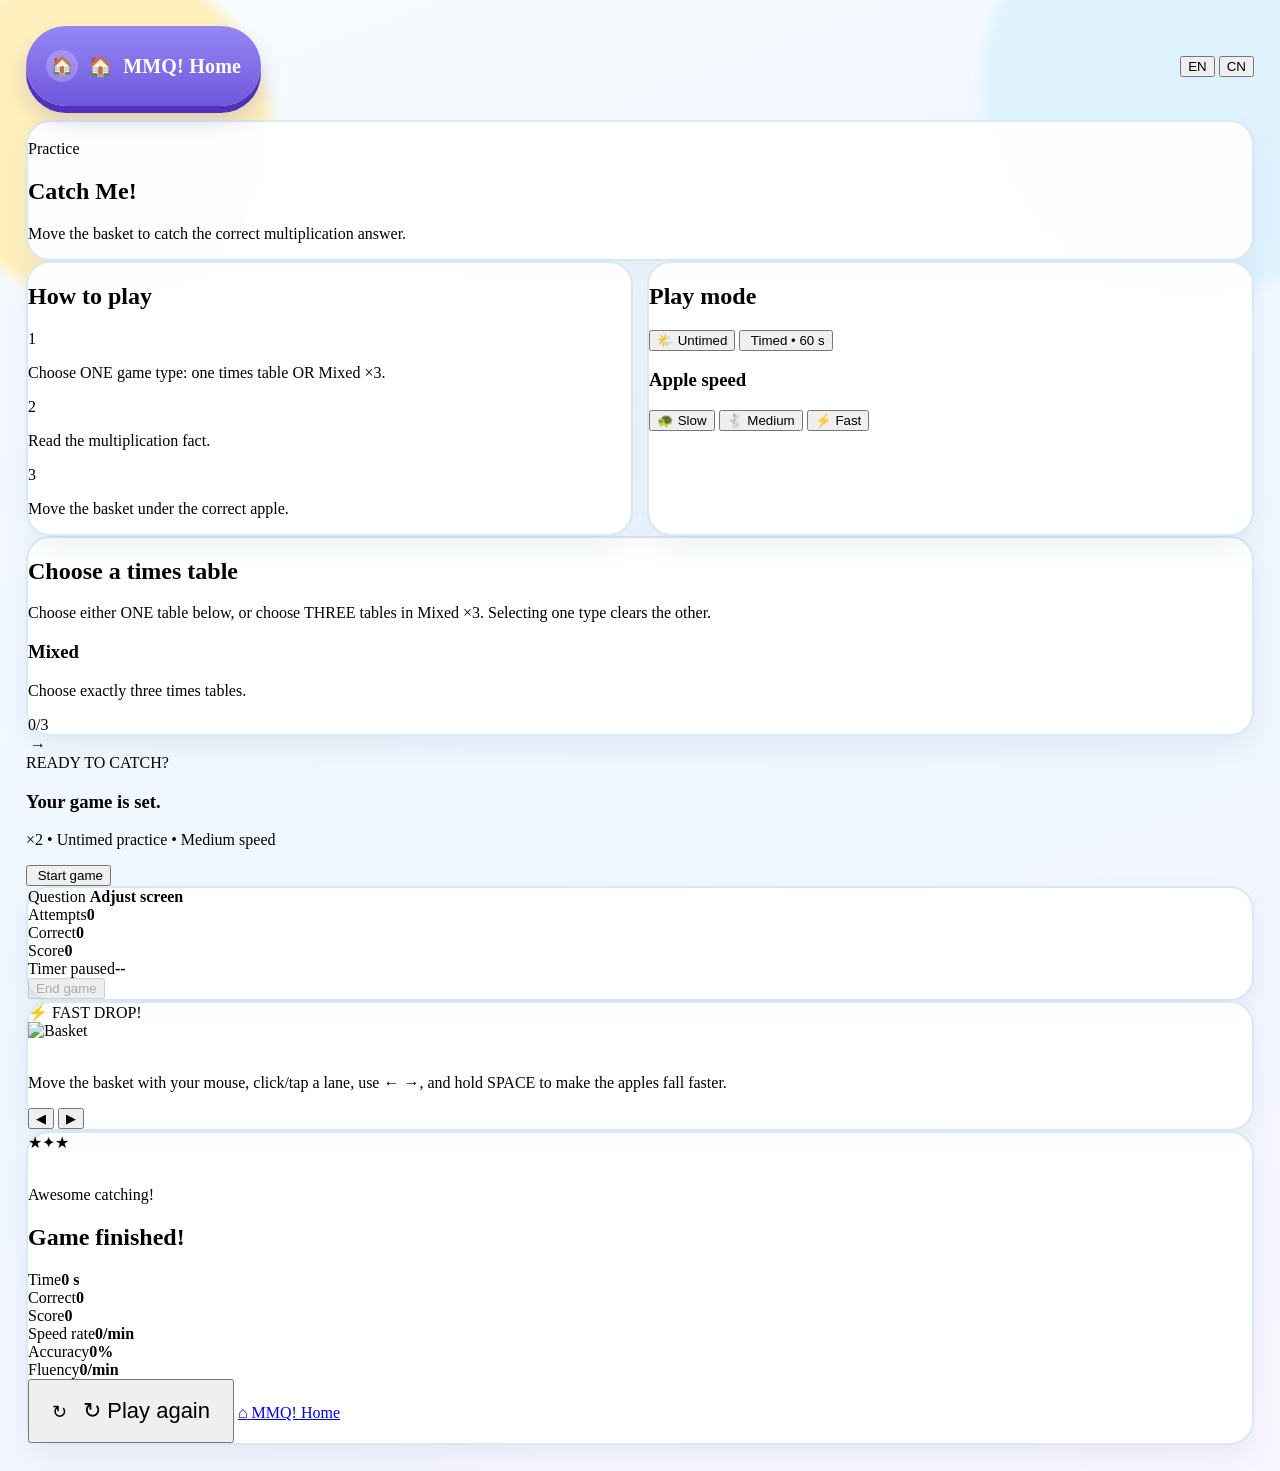
==== index.html @ 21cd27a6 "Add files via upload" ====
<!doctype html>
<html lang="en-GB">
<head>
<meta charset="utf-8">
<meta name="viewport" content="width=device-width,initial-scale=1">
<title>MMQ! • Catch Me!</title>
<link rel="stylesheet" href="../../shared/mmq-shell.css">
<link rel="stylesheet" href="style.css">
</head>
<body>
<main class="app-shell">
  <div class="mmq-topnav">
    <a id="homeLink" class="mmq-home" href="../../START_HERE_EN_GB.html"><span class="home-icon" aria-hidden="true">🏠</span> <span data-i18n="home">MMQ! Home</span></a>
    <div class="lang-row">
      <button id="langEn" class="mmq-mini-btn lang-btn" type="button" title="English">EN</button>
      <button id="langZh" class="mmq-mini-btn lang-btn" type="button" title="Chinese">CN</button>
    </div>
  </div>

  <section id="menuScreen" class="screen active">
    <header class="hero mmq-card">
      <img class="hero-mascot" src="assets/apple_mascot.png" alt="" aria-hidden="true">
      <div>
        <span id="slotPill" class="mmq-pill">Practice</span>
        <h1>Catch Me!</h1>
        <p data-i18n="subtitle">Move the basket to catch the correct multiplication answer.</p>
      </div>
    </header>

    <div class="setup-grid">
      <section class="setup-card mmq-card">
        <h2 data-i18n="how">How to play</h2>
        <div class="steps">
          <div><span>1</span><p data-i18n="step1">Choose ONE game type: one times table OR Mixed ×3.</p></div>
          <div><span>2</span><p data-i18n="step2">Read the multiplication fact.</p></div>
          <div><span>3</span><p data-i18n="step3">Move the basket under the correct apple.</p></div>
        </div>
      </section>

      <section class="setup-card mmq-card">
        <h2 data-i18n="playMode">Play mode</h2>
        <div class="choice-row">
          <button class="choice-chip" data-time="untimed" type="button"><span aria-hidden="true">🌤️</span> <span data-i18n="untimed">Untimed</span></button>
          <button class="choice-chip" data-time="timed" type="button"><img class="chip-icon" src="assets/timer.png" alt=""> <span data-i18n="timed">Timed • 60 s</span></button>
        </div>
        <p id="timeNote" class="note"></p>
        <h3 data-i18n="fallSpeed">Apple speed</h3>
        <div class="choice-row">
          <button class="choice-chip speed-chip" data-speed="slow" type="button">🐢 <span data-i18n="slow">Slow</span></button>
          <button class="choice-chip speed-chip" data-speed="medium" type="button">🐇 <span data-i18n="medium">Medium</span></button>
          <button class="choice-chip speed-chip" data-speed="fast" type="button">⚡ <span data-i18n="fast">Fast</span></button>
        </div>
      </section>
    </div>

    <section class="table-card mmq-card">
      <h2 data-i18n="chooseTable">Choose a times table</h2>
      <p class="selection-hint" data-i18n="selectionHint">Choose either ONE table below, or choose THREE tables in Mixed ×3. Selecting one type clears the other.</p>
      <div id="tableButtons" class="table-grid"></div>

      <div id="mixedBox" class="mixed-box">
        <div class="mixed-head">
          <div>
            <h3 data-i18n="mixed">Mixed ×3</h3>
            <p data-i18n="mixedHelp">Choose exactly three times tables.</p>
          </div>
          <span id="mixedCount" class="mixed-count">0/3</span>
        </div>
        <div id="mixedButtons" class="table-grid mini"></div>
        <div id="mixedStatus" class="mode-note" aria-live="polite"></div>
      </div>
    </section>

    <div class="launch-panel">
      <div class="launch-art" aria-hidden="true">
        <img src="assets/apple_mascot.png" alt="">
        <span class="launch-arrow">→</span>
        <img src="assets/basket_mascot.png" alt="">
      </div>
      <div class="launch-copy">
        <span class="launch-kicker" data-i18n="readyKicker">READY TO CATCH?</span>
        <h3 data-i18n="readyTitle">Your game is set.</h3>
        <p id="selectionSummary">×2 • Untimed practice • Medium speed</p>
      </div>
      <button id="setupStartBtn" class="setup-start-btn" type="button">
        <span class="start-shine" aria-hidden="true"></span>
        <img src="assets/finish.png" alt="">
        <span data-i18n="start">START</span>
      </button>
    </div>
  </section>

  <section id="gameScreen" class="screen">
    <div class="game-hud mmq-card">
      <div class="question-wrap">
        <span id="questionLabel" data-i18n="question">Question</span>
        <strong id="questionText">Adjust screen</strong>
      </div>

      <div class="stats">
        <div class="hud-card hud-mini"><img src="assets/attempts.png" alt=""><span data-i18n="attempts">Attempts</span><strong id="attempts">0</strong></div>
        <div class="hud-card hud-mini"><img src="assets/correct.png" alt=""><span data-i18n="correct">Correct</span><strong id="correct">0</strong></div>
        <div class="hud-card hud-feature hud-score"><img src="assets/reward_star.png" alt=""><span data-i18n="score">Score</span><strong id="score">0</strong></div>
        <div class="hud-card hud-feature hud-time"><img src="assets/timer.png" alt=""><span id="timeLabel">Timer paused</span><strong id="timer">--</strong></div>
      </div>

      <button id="endBtn" class="end-btn" type="button" disabled><img src="assets/finish.png" alt=""><span data-i18n="end">End game</span></button>
    </div>

    <div id="progressTrack" class="progress-track"><div id="progressBar"></div></div>

    <section class="play-card mmq-card">
      <div id="feedback" class="feedback" role="status" aria-live="polite"></div>

      <div id="catchField" class="catch-field" aria-label="Catch Me game area">
        <div class="lane lane-0" data-lane="0"></div>
        <div class="lane lane-1" data-lane="1"></div>
        <div class="lane lane-2" data-lane="2"></div>
        <div class="catch-line" aria-hidden="true"></div>
        <div id="speedBoostBadge" class="speed-boost-badge" aria-live="polite">⚡ <span data-i18n="fastDrop">FAST DROP!</span></div>
        <img id="basket" class="basket lane-pos-1" src="assets/basket_mascot.png" alt="Basket">
        <div id="feedbackOverlay" class="feedback-overlay hidden">
          <img id="feedbackImage" src="assets/correct.png" alt="">
          <strong id="feedbackText"></strong>
        </div>
      </div>

      <p class="touch-help" data-i18n="touchHelp">Move the basket with your mouse, click/tap a lane, use ← →, and hold SPACE to make the apples fall faster.</p>
      <div class="touch-controls" aria-label="Touch controls">
        <button id="leftBtn" type="button" aria-label="Move left">◀</button>
        <button id="rightBtn" type="button" aria-label="Move right">▶</button>
      </div>
    </section>
  </section>

  <section id="resultScreen" class="screen result-screen mmq-card">
    <div class="result-burst" aria-hidden="true">
      <span>★</span><span>✦</span><span>★</span>
    </div>
    <img id="resultMascot" class="result-mascot" src="assets/golden_apple.png" alt="" aria-hidden="true">
    <p id="resultCheer" class="result-cheer">Awesome catching!</p>
    <h2 id="resultTitle" data-i18n="finished">Game finished!</h2>
    <p id="resultMessage" class="result-message"></p>
    <div class="result-grid">
      <div><span data-i18n="timeSpent">Time</span><strong id="rTime">0 s</strong></div>
      <div><span data-i18n="correct">Correct</span><strong id="rCorrect">0</strong></div>
      <div class="result-score-card"><span data-i18n="score">Score</span><strong id="rScore">0</strong></div>
      <div><span data-i18n="speedRate">Speed rate</span><strong id="rSpeed">0/min</strong></div>
      <div><span data-i18n="accuracy">Accuracy</span><strong id="rAccuracy">0%</strong></div>
      <div><span data-i18n="fluency">Fluency</span><strong id="rFluency">0/min</strong></div>
    </div>
    <div class="result-actions">
      <button id="againBtn" class="result-action-btn play-again-btn" type="button">
        <span class="btn-icon" aria-hidden="true">↻</span>
        <span data-i18n="again">Play again</span>
      </button>
      <a id="resultHome" class="result-action-btn home-btn" href="../../START_HERE_EN_GB.html">
        <span class="btn-icon" aria-hidden="true">⌂</span>
        <span data-i18n="home">MMQ! Home</span>
      </a>
    </div>
  </section>
</main>

<!-- Static top-level modal: never nested in the game container. -->
<div id="readyPanel" class="ready-modal hidden" role="dialog" aria-modal="true" aria-labelledby="readyTitle" hidden>
  <section class="ready-dialog">
    <div class="ready-pop-art" aria-hidden="true">
      <img class="popup-apple" src="assets/apple_mascot.png" alt="">
      <span class="popup-spark">★</span>
      <img class="popup-basket" src="assets/basket_mascot.png" alt="">
    </div>
    <div class="ready-content">
      <span class="ready-badge" data-i18n="almostReady">ALMOST READY!</span>
      <h2 id="readyTitle" data-i18n="adjustTitle">Adjust your play screen</h2>
      <p data-i18n="adjustHelp">Make sure you can clearly see the question, falling apples and basket.</p>
      <div class="fit-checks" aria-label="Screen check">
        <div><span class="fit-icon">1</span><strong data-i18n="fitOne">Question</strong></div>
        <div><span class="fit-icon">2</span><strong data-i18n="fitTwo">Apples</strong></div>
        <div><span class="fit-icon">3</span><strong data-i18n="fitThree">Basket</strong></div>
      </div>
      <div class="ready-tip">
        <img src="assets/timer.png" alt="">
        <span data-i18n="timerWaits">The timer and apples start only after you press START GAME.</span>
      </div>
      <button id="playStartBtn" class="play-start-btn" type="button">
        <span class="play-icon" aria-hidden="true">▶</span>
        <span data-i18n="startGame">START GAME</span>
      </button>
    </div>
  </section>
</div>

<script src="../../shared/mmq-math.js"></script>
<script src="script.js"></script>
</body>
</html>
---- style.css ----
body{min-height:100vh;background:radial-gradient(circle at 8% 9%,#fff0bd 0 9%,transparent 10%),radial-gradient(circle at 93% 6%,#dff3ff 0 11%,transparent 12%),linear-gradient(160deg,#f8fbff,#eef6ff 55%,#faf6ff);padding:18px}.page{width:min(1180px,100%);margin:auto}.brand{padding:19px 22px;margin-bottom:15px;display:flex;align-items:center;gap:15px;flex-wrap:wrap}.brand-icon{width:64px;height:64px;border-radius:20px;display:grid;place-items:center;background:linear-gradient(145deg,#ebe6ff,#dfeeff);font-size:34px}.brand-main{flex:1}.title{margin:0;color:#28416f;font-size:clamp(2rem,4vw,3.2rem)}.subtitle{margin:4px 0 0;color:#65728d}.lang-switch{display:flex;gap:8px;align-items:center}.lang-switch select{min-height:45px;border:2px solid #d9e4f2;border-radius:14px;background:#fff;padding:8px 11px;font-weight:900;color:#354867}.card{padding:20px}.card h2{color:#28416f;margin-top:0}.rules-list{line-height:1.7;color:#576983;padding-left:23px}.setup-grid{display:grid;grid-template-columns:1fr 1fr;gap:14px}.field{display:flex;flex-direction:column;gap:6px;font-weight:900}.field input,.filters input,.filters select{min-height:49px;border:2px solid #d4e1ee;border-radius:15px;background:#fff;padding:9px 12px;color:#2d405f}.names{display:grid;grid-template-columns:1fr 1fr;gap:12px}.table-picker{display:grid;grid-template-columns:repeat(8,1fr);gap:8px}.table-pick{min-height:58px;border:2px solid #cbdceb;border-radius:18px;background:#fff;color:#28416f;font-size:1.08rem;font-weight:900;cursor:pointer}.table-pick.selected{background:#8978d4;color:#fff;border-color:#8978d4}.table-meta{display:flex;justify-content:space-between;gap:10px;align-items:center;flex-wrap:wrap;margin-top:11px}.pill{display:inline-flex;padding:9px 13px;border-radius:999px;background:#eef7ff;border:2px solid #d6e7f7;color:#345f96;font-weight:900}.footer-actions{display:flex;justify-content:flex-end;gap:10px;flex-wrap:wrap;margin-top:16px}.game-card{padding:16px}.game-header{display:grid;grid-template-columns:1fr auto;gap:12px;align-items:center}.question{font-size:clamp(1.55rem,3.5vw,2.45rem);font-weight:1000;color:#28416f;background:#f7fbff;border:2px solid #e0e9f3;border-radius:18px;padding:12px 15px;text-align:center}.timer-box{width:88px;height:88px;border-radius:50%;display:grid;place-items:center;background:#fff2d1;border:5px solid #ffd56b;color:#7a5818;font-size:1.85rem;font-weight:1000}.players{display:grid;grid-template-columns:1fr 1fr;gap:13px;margin:13px 0}.player-panel{border:2px solid #dce7f1;border-radius:22px;background:#fff;padding:13px}.player-panel.active{border-color:#6e9ee2;box-shadow:0 0 0 5px rgba(77,131,223,.1)}.player-top{display:flex;justify-content:space-between;align-items:center;gap:8px;margin-bottom:9px}.player-name{font-size:1.15rem;font-weight:1000;color:#28416f}.score{padding:6px 10px;border-radius:999px;background:#eef7ff;color:#335f98;font-weight:1000}.lines{font-size:.85rem;color:#65728d;font-weight:900}.board{display:grid;grid-template-columns:repeat(5,1fr);gap:6px;position:relative}.cell{aspect-ratio:1;min-width:0;border:2px solid #c8d9e9;border-radius:13px;background:#f9fcff;color:#2a3e5d;font-size:clamp(1rem,2.4vw,1.42rem);font-weight:1000;cursor:pointer;display:grid;place-items:center}.cell:hover{background:#eef6ff;border-color:#7aa6df}.cell.selected{background:#dff4e9;border-color:#63bd8b;color:#266e4e}.cell.line{box-shadow:inset 0 0 0 4px #ffd86b}.turn-message{text-align:center;min-height:44px;margin-top:10px;font-weight:1000;color:#455b7b}.intermission{position:fixed;inset:0;background:rgba(29,42,67,.4);display:none;place-items:center;padding:20px;z-index:20}.intermission.show{display:grid}.intermission-card{width:min(440px,100%);background:#fff;border-radius:26px;padding:25px;text-align:center;box-shadow:0 25px 70px rgba(22,33,55,.25)}.intermission-card strong{display:block;font-size:3rem;color:#4d83df}.intermission-card p{font-weight:900;color:#4d5f7b}.popup{position:fixed;left:50%;top:16px;transform:translateX(-50%);z-index:30;background:#28416f;color:#fff;padding:12px 18px;border-radius:16px;font-weight:900;box-shadow:0 12px 30px rgba(30,44,72,.24)}.result-card{text-align:center;padding:25px}.winner{font-size:1.4rem;font-weight:1000;color:#28416f;margin:8px 0 18px}.result-scores{display:grid;grid-template-columns:1fr 1fr;gap:12px}.result-score{padding:17px;border:2px solid #e0e9f3;border-radius:20px;background:#f8fbff}.result-score h3{margin:0 0 5px;color:#425875}.result-score strong{font-size:2rem;color:#28416f}.filters{display:flex;gap:10px;flex-wrap:wrap;margin-bottom:14px}.filters input{flex:1;min-width:210px}.table-wrap{overflow:auto;border:2px solid #e0e9f3;border-radius:18px}table{width:100%;border-collapse:collapse;background:#fff}th,td{padding:11px 12px;border-bottom:1px solid #e8eef5;text-align:left;white-space:nowrap}th{background:#f2f7fc;color:#405574;font-size:.88rem;text-transform:uppercase;letter-spacing:.03em}tr:last-child td{border-bottom:0}.empty{text-align:center;color:#6e7b91;padding:25px}.danger{background:#e96b61!important}@media(max-width:820px){.setup-grid{grid-template-columns:1fr}.players{grid-template-columns:1fr}.table-picker{grid-template-columns:repeat(4,1fr)}.names{grid-template-columns:1fr}.game-header{grid-template-columns:1fr}.timer-box{margin:auto}.result-scores{grid-template-columns:1fr}}@media(max-width:520px){body{padding:10px}.cell{border-radius:9px}.board{gap:4px}.card{padding:14px}.table-picker{gap:6px}}

/* YEAR3_TYPOGRAPHY_START */
.title{font-size:clamp(42px,4.6vw,54px);font-weight:800;line-height:1.12}
.subtitle{font-size:19px;font-weight:600;line-height:1.5}
.lang-switch{font-size:17px;font-weight:700}
.lang-switch select{font-size:17px;font-weight:700}
.card h2{font-size:28px;font-weight:800;line-height:1.3}
.rules-list{font-size:18px;font-weight:600;line-height:1.75}
.field{font-size:18px;font-weight:800}
.field input,.filters input,.filters select{font-size:18px;font-weight:600;min-height:54px}
.table-pick{font-size:20px;font-weight:800;min-height:62px}
.pill{font-size:17px;font-weight:800}
.question{font-size:clamp(30px,3.8vw,40px);font-weight:800;line-height:1.3}
.timer-box{font-size:32px;font-weight:800}
.player-name{font-size:20px;font-weight:800}
.score{font-size:20px;font-weight:800}
.lines{font-size:16px;font-weight:700}
.cell{font-size:clamp(20px,2.5vw,28px);font-weight:800}
.turn-message{font-size:19px;font-weight:800;line-height:1.5}
.intermission-card strong{font-size:48px;font-weight:800}
.intermission-card p{font-size:19px;font-weight:700;line-height:1.5}
.popup{font-size:18px;font-weight:800}
.winner{font-size:26px;font-weight:800;line-height:1.4}
.result-score h3{font-size:20px;font-weight:700}
.result-score strong{font-size:34px;font-weight:800}
th{font-size:16px;font-weight:800;text-transform:none;letter-spacing:0}
td{font-size:18px;font-weight:600}
.empty{font-size:18px;font-weight:600}
html[lang^="zh"] .title{font-size:clamp(40px,4.3vw,50px);font-weight:700}
html[lang^="zh"] .card h2{font-weight:700}
html[lang^="zh"] .rules-list,html[lang^="zh"] .field input,html[lang^="zh"] td{font-weight:500}
html[lang^="zh"] .question,html[lang^="zh"] .player-name,html[lang^="zh"] .turn-message{font-weight:700}
@media(max-width:520px){.title{font-size:38px}.subtitle{font-size:17px}.card h2{font-size:25px}.rules-list{font-size:17px}.field,.field input,.filters input,.filters select{font-size:17px}.table-pick{font-size:18px}.question{font-size:29px}.player-name{font-size:18px}.cell{font-size:20px}.turn-message{font-size:17px}th{font-size:15px}td{font-size:17px}}
/* YEAR3_TYPOGRAPHY_END */


/* ==== VISUAL BUTTONS v11 ==== */
:root{
  --btn-navy:#214472;
  --btn-green-1:#73e08e;
  --btn-green-2:#35b96a;
  --btn-green-shadow:#1d8d4f;
  --btn-purple-1:#9587f4;
  --btn-purple-2:#6f57de;
  --btn-purple-shadow:#5132bb;
  --btn-blue-1:#ffffff;
  --btn-blue-2:#ecf8ff;
  --btn-blue-shadow:#7dbfea;
  --btn-orange-1:#ffd86f;
  --btn-orange-2:#ffbc35;
  --btn-orange-shadow:#d79506;
  --btn-red-1:#ff8f86;
  --btn-red-2:#eb6357;
  --btn-red-shadow:#b9473d;
}

.mmq-topnav{display:flex;justify-content:space-between;align-items:center;gap:12px;flex-wrap:wrap;margin-bottom:14px}
.mmq-home{
  display:inline-flex;align-items:center;gap:10px;
  min-height:56px;padding:12px 20px;border-radius:999px;
  text-decoration:none !important;color:#fff !important;
  background:linear-gradient(180deg,var(--btn-purple-1),var(--btn-purple-2));
  box-shadow:0 7px 0 var(--btn-purple-shadow),0 14px 24px rgba(69,54,163,.2);
  border:0;font-weight:900;font-size:20px;letter-spacing:.01em;
  transition:transform .14s ease,box-shadow .14s ease,filter .14s ease;
}
.mmq-home:hover{transform:translateY(-2px) scale(1.01);filter:saturate(1.04)}
.mmq-home:active{transform:translateY(4px);box-shadow:0 3px 0 var(--btn-purple-shadow),0 8px 14px rgba(69,54,163,.18)}
.mmq-home::before{content:"🏠";display:grid;place-items:center;width:32px;height:32px;border-radius:50%;background:rgba(255,255,255,.22);font-size:18px;flex:0 0 auto}

.lang-switch{
  margin-left:auto;background:linear-gradient(180deg,#ffffff,#f4fbff);
  border:2px solid #d6e9f7;border-radius:18px;padding:10px 12px;
  box-shadow:0 8px 18px rgba(74,113,150,.08);
}
.lang-switch label{color:#4d6586;font-weight:800}
.lang-switch select{
  min-height:50px;padding:10px 44px 10px 14px;border-radius:16px;
  border:2px solid #bfe0f4;background:linear-gradient(180deg,#fffef8,#eef9ff);
  box-shadow:0 5px 0 #93c9eb,0 10px 16px rgba(90,139,182,.14);
  appearance:none;cursor:pointer;
  background-image:linear-gradient(45deg,transparent 50%,#35618f 50%),linear-gradient(135deg,#35618f 50%,transparent 50%),linear-gradient(180deg,#fffef8,#eef9ff);
  background-position:calc(100% - 20px) calc(50% - 3px),calc(100% - 14px) calc(50% - 3px),0 0;
  background-size:6px 6px,6px 6px,100% 100%;background-repeat:no-repeat;
}

/* Main game buttons */
.mmq-btn, .table-pick{
  position:relative;overflow:hidden;
  border:0 !important;border-radius:20px;
  font-weight:900;letter-spacing:.01em;
  transition:transform .15s ease,box-shadow .15s ease,filter .15s ease;
}
.mmq-btn::after, .table-pick::after{
  content:"";position:absolute;left:10px;right:10px;top:7px;height:42%;
  border-radius:999px;background:linear-gradient(180deg,rgba(255,255,255,.55),rgba(255,255,255,0));pointer-events:none;
}
.mmq-btn:hover:not(:disabled), .table-pick:hover{transform:translateY(-2px) scale(1.01);filter:saturate(1.03)}
.mmq-btn:active:not(:disabled), .table-pick:active{transform:translateY(4px)}
.mmq-btn:disabled{opacity:.55;filter:grayscale(.15);cursor:not-allowed;transform:none !important}

.mmq-btn.secondary{
  background:linear-gradient(180deg,var(--btn-blue-1),var(--btn-blue-2)) !important;
  color:var(--btn-navy) !important;
  box-shadow:0 7px 0 var(--btn-blue-shadow),0 12px 18px rgba(89,145,188,.18) !important;
}
.mmq-btn.secondary:active:not(:disabled){box-shadow:0 3px 0 var(--btn-blue-shadow),0 8px 12px rgba(89,145,188,.15) !important}

.mmq-btn.purple{
  background:linear-gradient(180deg,var(--btn-purple-1),var(--btn-purple-2)) !important;
  color:#fff !important;
  box-shadow:0 7px 0 var(--btn-purple-shadow),0 12px 18px rgba(84,62,183,.22) !important;
}
.mmq-btn.purple:active:not(:disabled){box-shadow:0 3px 0 var(--btn-purple-shadow),0 8px 12px rgba(84,62,183,.18) !important}

.mmq-btn.green{
  background:linear-gradient(180deg,var(--btn-green-1),var(--btn-green-2)) !important;
  color:#fff !important;
  box-shadow:0 7px 0 var(--btn-green-shadow),0 12px 18px rgba(41,145,88,.22) !important;
}
.mmq-btn.green:active:not(:disabled){box-shadow:0 3px 0 var(--btn-green-shadow),0 8px 12px rgba(41,145,88,.18) !important}

.mmq-btn.danger, .danger{
  background:linear-gradient(180deg,var(--btn-red-1),var(--btn-red-2)) !important;
  color:#fff !important;
  box-shadow:0 7px 0 var(--btn-red-shadow),0 12px 18px rgba(187,71,61,.22) !important;
}
.mmq-btn.danger:active:not(:disabled), .danger:active:not(:disabled){box-shadow:0 3px 0 var(--btn-red-shadow),0 8px 12px rgba(187,71,61,.18) !important}

#startBtn, #startGameBtn, #againBtn{
  min-width:190px;min-height:64px;font-size:22px;padding:14px 22px;
}
#startBtn::before, #startGameBtn::before, #againBtn::before{content:"▶";margin-right:10px;font-size:18px;position:relative;z-index:1}
#againBtn::before{content:"↻"}
#scoreboardBtn{min-height:60px;font-size:20px;padding:12px 20px}
#scoreboardBtn::before{content:"🏆";margin-right:10px;position:relative;z-index:1}
#historyBtn{min-height:60px;font-size:20px;padding:12px 20px}
#historyBtn::before{content:"📋";margin-right:10px;position:relative;z-index:1}
#clearTables{min-height:56px;padding:10px 18px;font-size:18px}
#clearTables::before{content:"🧹";margin-right:8px;position:relative;z-index:1}
#menuBtn{min-height:60px;font-size:20px;padding:12px 20px}
#menuBtn::before{content:"↩";margin-right:10px;position:relative;z-index:1}
#clearHistory{min-height:60px;font-size:20px;padding:12px 20px}
#clearHistory::before{content:"🗑";margin-right:10px;position:relative;z-index:1}

.footer-actions .mmq-btn, .footer-actions .mmq-home{justify-content:center}

.table-pick{
  background:linear-gradient(180deg,#ffffff,#edf8ff);
  color:#28416f;box-shadow:0 6px 0 #96caea,0 11px 16px rgba(104,154,196,.16);
}
.table-pick.selected{
  background:linear-gradient(180deg,#a291ff,#765de2);
  color:#fff;box-shadow:0 6px 0 #5338be,0 11px 16px rgba(86,65,181,.2);
}
.table-pick:active{box-shadow:0 3px 0 #96caea,0 7px 11px rgba(104,154,196,.14)}
.table-pick.selected:active{box-shadow:0 3px 0 #5338be,0 7px 11px rgba(86,65,181,.18)}

/* Boost the visual look of result / score cards and panels */
.player-panel,.result-score,.card,.game-card,.result-card{
  box-shadow:0 14px 26px rgba(54,86,122,.08);
}
.score{
  background:linear-gradient(180deg,#fff7d8,#ffe390);
  color:#7a5714;border:2px solid #ffd25e;
  box-shadow:0 4px 0 #e4b941;
  min-width:54px;text-align:center;
}
.timer-box{
  box-shadow:0 8px 0 #e9be3d,0 16px 22px rgba(196,147,27,.18);
}
.pill{
  background:linear-gradient(180deg,#ffffff,#eef8ff);
  box-shadow:0 4px 0 #c5e0f4;
}
.filters input,.filters select,.field input{
  box-shadow:inset 0 2px 0 rgba(255,255,255,.8),0 6px 12px rgba(102,143,181,.08);
}

@media(max-width:820px){
  .mmq-home{width:100%;justify-content:center;font-size:19px}
  .lang-switch{width:100%;justify-content:space-between}
  .lang-switch select{flex:1}
  #startBtn,#startGameBtn,#againBtn{min-width:170px;font-size:20px}
}
@media(max-width:520px){
  .mmq-home{min-height:52px;font-size:18px;padding:10px 16px}
  .mmq-home::before{width:28px;height:28px;font-size:16px}
  .lang-switch{padding:8px 10px}
  .lang-switch select{min-height:46px;font-size:16px}
  .footer-actions{justify-content:center}
  .footer-actions .mmq-btn{width:100%}
  #startBtn,#startGameBtn,#againBtn,#menuBtn,#scoreboardBtn,#historyBtn,#clearHistory{font-size:18px;min-height:56px}
}


/* ==== v11.1 standalone reliability fixes ==== */
.mmq-card{background:rgba(255,255,255,.96);border:2px solid #d8e8f4;border-radius:24px;box-shadow:0 12px 26px rgba(55,86,120,.08);}
.mmq-btn{display:inline-flex;align-items:center;justify-content:center;min-height:56px;padding:11px 18px;cursor:pointer;font-family:inherit;text-decoration:none;}
#startBtn.is-not-ready{opacity:.72;filter:saturate(.7);}
#startBtn.is-not-ready::before{content:"▶";}
#startBtn[aria-disabled="false"]{opacity:1;filter:none;animation:startReadyPulse 1.8s ease-in-out infinite;}
@keyframes startReadyPulse{0%,100%{transform:translateY(0)}50%{transform:translateY(-2px)}}
#startBtn{pointer-events:auto !important;cursor:pointer !important;}
.table-pick{pointer-events:auto !important;touch-action:manipulation;}


/* ==== v11.2 enhanced scoreboard visuals ==== */
.scoreboard-card{padding:22px 22px 18px;}
.scoreboard-banner{display:flex;align-items:center;gap:16px;padding:16px 18px;margin-bottom:16px;border-radius:24px;background:linear-gradient(135deg,#fff5ce 0%,#fffdf1 38%,#eef8ff 100%);border:2px solid #ffe192;box-shadow:0 10px 22px rgba(197,151,41,.12);}
.scoreboard-banner-icon{width:74px;height:74px;border-radius:24px;display:grid;place-items:center;font-size:38px;background:linear-gradient(180deg,#ffd862,#ffbd2f);box-shadow:0 7px 0 #d69608,0 12px 18px rgba(197,151,41,.2);flex:0 0 auto;}
.scoreboard-banner-title{display:block;color:#805500;font-size:28px;font-weight:900;line-height:1.1;margin-bottom:4px;}
.scoreboard-banner-subtitle{display:block;color:#6f7d93;font-size:18px;font-weight:700;line-height:1.45;}
.scoreboard-filters{margin-bottom:16px;}
.scoreboard-table-wrap{border:0;background:linear-gradient(180deg,#fefeff,#f5fbff);box-shadow:inset 0 0 0 2px #dceaf7,0 10px 24px rgba(74,113,150,.08);border-radius:24px;padding:10px;overflow:auto;}
.scoreboard-table{overflow:hidden;border-radius:18px;}
.scoreboard-table thead th{position:sticky;top:0;z-index:1;background:linear-gradient(180deg,#eaf6ff,#dff0ff);color:#35557b;font-size:17px;font-weight:900;border-bottom:2px solid #d4e7f6;padding:14px 12px;}
.scoreboard-table tbody td{background:#fff;padding:13px 12px;vertical-align:middle;}
.scoreboard-table tbody tr:nth-child(even) td{background:#fbfdff;}
.scoreboard-table tbody tr:hover td{background:#f2f9ff;}
.scoreboard-table tbody tr.rank-1 td{background:linear-gradient(180deg,#fff8dd,#fff3bf);}
.scoreboard-table tbody tr.rank-2 td{background:linear-gradient(180deg,#f7f9fd,#eef3fa);}
.scoreboard-table tbody tr.rank-3 td{background:linear-gradient(180deg,#fff2eb,#ffe6d9);}
.scoreboard-table td.rank-cell,.scoreboard-table td.score-cell{text-align:center;}
.scoreboard-table .rank-pill{display:inline-flex;align-items:center;justify-content:center;min-width:46px;height:46px;padding:0 12px;border-radius:999px;font-size:21px;font-weight:900;color:#26456f;background:linear-gradient(180deg,#ffffff,#edf8ff);box-shadow:0 5px 0 #8ec4e7,0 9px 14px rgba(89,145,188,.16);}
.scoreboard-table tr.rank-1 .rank-pill{background:linear-gradient(180deg,#ffe481,#ffc933);color:#835700;box-shadow:0 5px 0 #d59600,0 9px 14px rgba(201,149,20,.2);}
.scoreboard-table tr.rank-2 .rank-pill{background:linear-gradient(180deg,#f4f7fb,#dfe7f2);color:#4e5f79;box-shadow:0 5px 0 #b0bfd4,0 9px 14px rgba(126,145,171,.18);}
.scoreboard-table tr.rank-3 .rank-pill{background:linear-gradient(180deg,#ffd9c8,#ffbc94);color:#7a451b;box-shadow:0 5px 0 #d98b57,0 9px 14px rgba(194,118,69,.18);}
.scoreboard-table .name-pill{display:inline-flex;align-items:center;gap:10px;font-weight:800;color:#28416f;}
.scoreboard-table .name-pill::before{content:"⭐";font-size:18px;}
.scoreboard-table tr.rank-1 .name-pill::before{content:"👑";}
.scoreboard-table tr.rank-2 .name-pill::before{content:"🥈";}
.scoreboard-table tr.rank-3 .name-pill::before{content:"🥉";}
.scoreboard-table .score-pill{display:inline-flex;align-items:center;justify-content:center;min-width:88px;min-height:44px;padding:0 14px;border-radius:999px;font-size:22px;font-weight:900;color:#7a5714;background:linear-gradient(180deg,#fff7d9,#ffe187);border:2px solid #ffd56b;box-shadow:0 4px 0 #e2ba44;}
.scoreboard-table .table-pill{display:inline-flex;align-items:center;justify-content:center;padding:8px 14px;border-radius:999px;background:linear-gradient(180deg,#f5efff,#ede4ff);color:#5f48a8;font-weight:800;border:2px solid #dacdff;}
#scoreEmpty.empty{border-radius:20px;background:linear-gradient(180deg,#fffefb,#f3fbff);border:2px dashed #d8e8f4;}
@media(max-width:820px){.scoreboard-banner{padding:14px 16px}.scoreboard-banner-icon{width:64px;height:64px;font-size:33px}.scoreboard-banner-title{font-size:24px}.scoreboard-banner-subtitle{font-size:16px}.scoreboard-table .score-pill{min-width:74px;font-size:19px}.scoreboard-table .rank-pill{min-width:40px;height:40px;font-size:18px;}}
@media(max-width:520px){.scoreboard-card{padding:16px 14px 14px}.scoreboard-banner{flex-direction:column;text-align:center;gap:10px}.scoreboard-banner-title{font-size:22px}.scoreboard-table thead th,.scoreboard-table tbody td{padding:10px 8px}.scoreboard-table .name-pill{font-size:16px}.scoreboard-table .score-pill{min-width:68px;font-size:18px;padding:0 12px}.scoreboard-table .table-pill{padding:6px 10px;font-size:15px}}


/* ==== v11.3 exclusive scoreboard table categories ==== */
.score-filter-note{margin:-5px 2px 14px;color:#65758d;font-size:15px;font-weight:700;line-height:1.45;}
html[lang^="zh"] .score-filter-note{font-weight:600;}
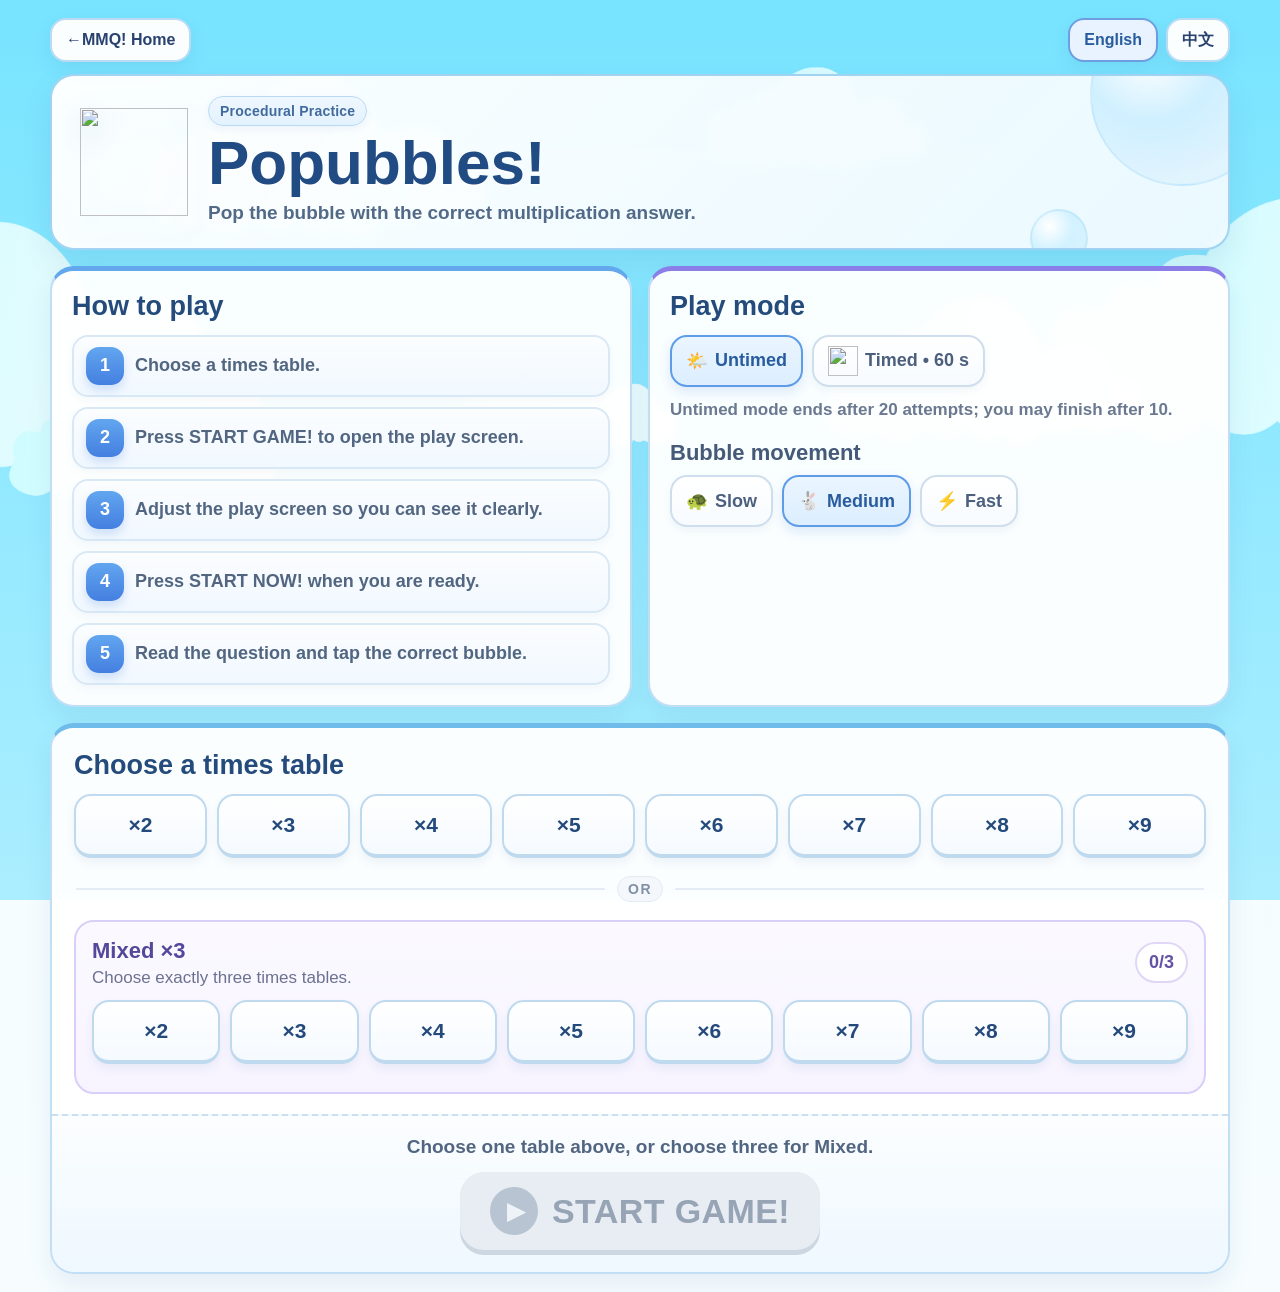
==== commit 11d0fd26: "Add files via upload" ====
--- a/index.html
+++ b/index.html
@@ -3,27 +3,26 @@
 <head>
 <meta charset="utf-8">
 <meta name="viewport" content="width=device-width,initial-scale=1">
-<title>MMQ! • Catch Me!</title>
-<link rel="stylesheet" href="../../shared/mmq-shell.css">
+<title>MMQ! • Popubbles!</title>
 <link rel="stylesheet" href="style.css">
 </head>
 <body>
 <main class="app-shell">
   <div class="mmq-topnav">
-    <a id="homeLink" class="mmq-home" href="../../START_HERE_EN_GB.html"><span class="home-icon" aria-hidden="true">🏠</span> <span data-i18n="home">MMQ! Home</span></a>
+    <a id="homeLink" class="mmq-home" href="../../START_HERE_EN_GB.html">← <span data-i18n="home">MMQ! Home</span></a>
     <div class="lang-row">
-      <button id="langEn" class="mmq-mini-btn lang-btn" type="button" title="English">EN</button>
-      <button id="langZh" class="mmq-mini-btn lang-btn" type="button" title="Chinese">CN</button>
+      <button id="langEn" class="mmq-mini-btn" type="button">English</button>
+      <button id="langZh" class="mmq-mini-btn" type="button">中文</button>
     </div>
   </div>
 
   <section id="menuScreen" class="screen active">
     <header class="hero mmq-card">
-      <img class="hero-mascot" src="assets/apple_mascot.png" alt="" aria-hidden="true">
+      <img class="hero-mascot" src="assets/bubble_mascot.png" alt="" aria-hidden="true">
       <div>
         <span id="slotPill" class="mmq-pill">Practice</span>
-        <h1>Catch Me!</h1>
-        <p data-i18n="subtitle">Move the basket to catch the correct multiplication answer.</p>
+        <h1>Popubbles!</h1>
+        <p data-i18n="subtitle">Pop the bubble with the correct multiplication answer.</p>
       </div>
     </header>
 
@@ -31,9 +30,11 @@
       <section class="setup-card mmq-card">
         <h2 data-i18n="how">How to play</h2>
         <div class="steps">
-          <div><span>1</span><p data-i18n="step1">Choose ONE game type: one times table OR Mixed ×3.</p></div>
-          <div><span>2</span><p data-i18n="step2">Read the multiplication fact.</p></div>
-          <div><span>3</span><p data-i18n="step3">Move the basket under the correct apple.</p></div>
+          <div><span>1</span><p data-i18n="step1">Choose a times table.</p></div>
+          <div><span>2</span><p data-i18n="step2">Press START GAME! to open the play screen.</p></div>
+          <div><span>3</span><p data-i18n="step3">Adjust the play screen so you can see it clearly.</p></div>
+          <div><span>4</span><p data-i18n="step4">Press START NOW! when you are ready.</p></div>
+          <div><span>5</span><p data-i18n="step5">Read the question and tap the correct bubble.</p></div>
         </div>
       </section>
 
@@ -44,7 +45,7 @@
           <button class="choice-chip" data-time="timed" type="button"><img class="chip-icon" src="assets/timer.png" alt=""> <span data-i18n="timed">Timed • 60 s</span></button>
         </div>
         <p id="timeNote" class="note"></p>
-        <h3 data-i18n="fallSpeed">Apple speed</h3>
+        <h3 data-i18n="motion">Bubble movement</h3>
         <div class="choice-row">
           <button class="choice-chip speed-chip" data-speed="slow" type="button">🐢 <span data-i18n="slow">Slow</span></button>
           <button class="choice-chip speed-chip" data-speed="medium" type="button">🐇 <span data-i18n="medium">Medium</span></button>
@@ -55,10 +56,11 @@
 
     <section class="table-card mmq-card">
       <h2 data-i18n="chooseTable">Choose a times table</h2>
-      <p class="selection-hint" data-i18n="selectionHint">Choose either ONE table below, or choose THREE tables in Mixed ×3. Selecting one type clears the other.</p>
       <div id="tableButtons" class="table-grid"></div>
 
-      <div id="mixedBox" class="mixed-box">
+      <div class="choice-divider" aria-hidden="true"><span data-i18n="or">OR</span></div>
+
+      <div class="mixed-box">
         <div class="mixed-head">
           <div>
             <h3 data-i18n="mixed">Mixed ×3</h3>
@@ -67,131 +69,145 @@
           <span id="mixedCount" class="mixed-count">0/3</span>
         </div>
         <div id="mixedButtons" class="table-grid mini"></div>
-        <div id="mixedStatus" class="mode-note" aria-live="polite"></div>
+      </div>
+
+      <div class="start-zone" aria-live="polite">
+        <p id="startHint" class="start-hint" data-i18n="chooseFirst">Choose one table above, or choose three for Mixed.</p>
+        <button id="startGameBtn" class="start-game-btn" type="button" aria-describedby="startHint" disabled>
+          <span class="start-play" aria-hidden="true">▶</span>
+          <span data-i18n="startGame">START GAME!</span>
+        </button>
       </div>
     </section>
-
-    <div class="launch-panel">
-      <div class="launch-art" aria-hidden="true">
-        <img src="assets/apple_mascot.png" alt="">
-        <span class="launch-arrow">→</span>
-        <img src="assets/basket_mascot.png" alt="">
-      </div>
-      <div class="launch-copy">
-        <span class="launch-kicker" data-i18n="readyKicker">READY TO CATCH?</span>
-        <h3 data-i18n="readyTitle">Your game is set.</h3>
-        <p id="selectionSummary">×2 • Untimed practice • Medium speed</p>
-      </div>
-      <button id="setupStartBtn" class="setup-start-btn" type="button">
-        <span class="start-shine" aria-hidden="true"></span>
-        <img src="assets/finish.png" alt="">
-        <span data-i18n="start">START</span>
-      </button>
-    </div>
   </section>
 
   <section id="gameScreen" class="screen">
     <div class="game-hud mmq-card">
       <div class="question-wrap">
-        <span id="questionLabel" data-i18n="question">Question</span>
-        <strong id="questionText">Adjust screen</strong>
+        <span data-i18n="question">Question</span>
+        <strong id="questionText">2 × 3 = ?</strong>
       </div>
 
       <div class="stats">
-        <div class="hud-card hud-mini"><img src="assets/attempts.png" alt=""><span data-i18n="attempts">Attempts</span><strong id="attempts">0</strong></div>
-        <div class="hud-card hud-mini"><img src="assets/correct.png" alt=""><span data-i18n="correct">Correct</span><strong id="correct">0</strong></div>
-        <div class="hud-card hud-feature hud-score"><img src="assets/reward_star.png" alt=""><span data-i18n="score">Score</span><strong id="score">0</strong></div>
-        <div class="hud-card hud-feature hud-time"><img src="assets/timer.png" alt=""><span id="timeLabel">Timer paused</span><strong id="timer">--</strong></div>
-      </div>
-
-      <button id="endBtn" class="end-btn" type="button" disabled><img src="assets/finish.png" alt=""><span data-i18n="end">End game</span></button>
+        <div class="hud-card hud-card-score"><span class="hud-symbol" aria-hidden="true">⭐</span><span data-i18n="score">Score</span><strong id="score">0</strong></div>
+        <div class="hud-card"><span class="hud-symbol" aria-hidden="true">🎯</span><span data-i18n="attempts">Attempts</span><strong id="attempts">0</strong></div>
+        <div class="hud-card hud-card-timer"><img src="assets/timer.png" alt=""><span id="timeLabel">Time</span><strong id="timer">0</strong></div>
+        <div class="hud-card speed-hud"><span id="speedIcon" class="hud-symbol" aria-hidden="true">🐇</span><span data-i18n="speed">Speed</span><strong id="speedValue">Medium</strong></div>
+      </div>
+
+      <button id="endBtn" class="end-btn" type="button"><img src="assets/finish.png" alt=""><span data-i18n="end">End game</span></button>
     </div>
 
     <div id="progressTrack" class="progress-track"><div id="progressBar"></div></div>
 
     <section class="play-card mmq-card">
-      <div id="feedback" class="feedback" role="status" aria-live="polite"></div>
-
-      <div id="catchField" class="catch-field" aria-label="Catch Me game area">
-        <div class="lane lane-0" data-lane="0"></div>
-        <div class="lane lane-1" data-lane="1"></div>
-        <div class="lane lane-2" data-lane="2"></div>
-        <div class="catch-line" aria-hidden="true"></div>
-        <div id="speedBoostBadge" class="speed-boost-badge" aria-live="polite">⚡ <span data-i18n="fastDrop">FAST DROP!</span></div>
-        <img id="basket" class="basket lane-pos-1" src="assets/basket_mascot.png" alt="Basket">
-        <div id="feedbackOverlay" class="feedback-overlay hidden">
-          <img id="feedbackImage" src="assets/correct.png" alt="">
-          <strong id="feedbackText"></strong>
-        </div>
-      </div>
-
-      <p class="touch-help" data-i18n="touchHelp">Move the basket with your mouse, click/tap a lane, use ← →, and hold SPACE to make the apples fall faster.</p>
-      <div class="touch-controls" aria-label="Touch controls">
-        <button id="leftBtn" type="button" aria-label="Move left">◀</button>
-        <button id="rightBtn" type="button" aria-label="Move right">▶</button>
+      <div id="feedback" class="feedback-toast" role="status" aria-live="polite"></div>
+      <div id="bubbleField" class="bubble-field" aria-label="Answer bubbles">
+        <div id="readyPanel" class="ready-panel" role="region" aria-labelledby="readyTitle">
+          <img class="ready-mascot" src="assets/bubble_mascot.png" alt="" aria-hidden="true">
+          <div class="ready-copy">
+            <span class="ready-kicker" data-i18n="beforeStart">BEFORE YOU START</span>
+            <h2 id="readyTitle" data-i18n="adjustTitle">Adjust Your Screen</h2>
+            <p data-i18n="adjustHelp">Make sure you can see the question and the whole bubble area clearly.</p>
+            <div class="adjust-tip" data-i18n="adjustTip">Resize or move the window if needed. The timer has not started yet.</div>
+            <button id="startNowBtn" class="start-now-btn" type="button">
+              <span class="start-play" aria-hidden="true">▶</span>
+              <span data-i18n="startNow">START NOW!</span>
+            </button>
+          </div>
+        </div>
+        <div class="float-guide" aria-hidden="true">↑</div>
       </div>
     </section>
   </section>
 
-  <section id="resultScreen" class="screen result-screen mmq-card">
-    <div class="result-burst" aria-hidden="true">
-      <span>★</span><span>✦</span><span>★</span>
-    </div>
-    <img id="resultMascot" class="result-mascot" src="assets/golden_apple.png" alt="" aria-hidden="true">
-    <p id="resultCheer" class="result-cheer">Awesome catching!</p>
-    <h2 id="resultTitle" data-i18n="finished">Game finished!</h2>
-    <p id="resultMessage" class="result-message"></p>
+  <section id="resultScreen" class="screen result-screen mmq-card" data-tier="good">
+    <div class="result-bubbles" aria-hidden="true">
+      <span></span><span></span><span></span><span></span><span></span><span></span>
+    </div>
+
+    <div class="result-hero">
+      <div class="result-mascot-wrap">
+        <img class="result-mascot" src="assets/bubble_mascot.png" alt="" aria-hidden="true">
+        <span id="resultBadge" class="result-badge">Bubble Star</span>
+      </div>
+
+      <div class="result-headings">
+        <span id="resultCelebration" class="result-celebration">Well done!</span>
+        <h2 id="resultTitle" data-i18n="finished">Game finished!</h2>
+        <p id="resultMessage" class="result-message"></p>
+        <p id="resultEncouragement" class="result-encouragement"></p>
+      </div>
+
+      <div class="result-score-orb" aria-label="Score orb">
+        <span data-i18n="score">Score</span>
+        <strong id="rScore">0</strong>
+      </div>
+    </div>
+
+    <div id="resultStars" class="result-stars" aria-label="Result stars">
+      <span class="result-star">⭐</span>
+      <span class="result-star">⭐</span>
+      <span class="result-star">⭐</span>
+    </div>
+
+    <div class="result-summary-chips" aria-label="Game summary">
+      <span id="resultModeChip" class="result-chip">Untimed</span>
+      <span id="resultTableChip" class="result-chip">×2</span>
+      <span id="resultSpeedChip" class="result-chip">Medium</span>
+    </div>
+
     <div class="result-grid">
-      <div><span data-i18n="timeSpent">Time</span><strong id="rTime">0 s</strong></div>
-      <div><span data-i18n="correct">Correct</span><strong id="rCorrect">0</strong></div>
-      <div class="result-score-card"><span data-i18n="score">Score</span><strong id="rScore">0</strong></div>
-      <div><span data-i18n="speedRate">Speed rate</span><strong id="rSpeed">0/min</strong></div>
-      <div><span data-i18n="accuracy">Accuracy</span><strong id="rAccuracy">0%</strong></div>
-      <div><span data-i18n="fluency">Fluency</span><strong id="rFluency">0/min</strong></div>
-    </div>
+      <div class="result-stat-card">
+        <span class="result-stat-icon" aria-hidden="true">⏱️</span>
+        <span data-i18n="timeSpent">Time</span>
+        <strong id="rTime">0 s</strong>
+      </div>
+      <div class="result-stat-card">
+        <span class="result-stat-icon" aria-hidden="true">✅</span>
+        <span data-i18n="correct">Correct</span>
+        <strong id="rCorrect">0</strong>
+      </div>
+      <div class="result-stat-card">
+        <span class="result-stat-icon" aria-hidden="true">⚡</span>
+        <span data-i18n="speedRate">Speed rate</span>
+        <strong id="rSpeed">0/min</strong>
+      </div>
+      <div class="result-stat-card">
+        <span class="result-stat-icon" aria-hidden="true">🎯</span>
+        <span data-i18n="accuracy">Accuracy</span>
+        <strong id="rAccuracy">0%</strong>
+      </div>
+      <div class="result-stat-card">
+        <span class="result-stat-icon" aria-hidden="true">🌟</span>
+        <span data-i18n="fluency">Fluency</span>
+        <strong id="rFluency">0/min</strong>
+      </div>
+    </div>
+
+    <div class="result-meters">
+      <div class="result-meter">
+        <div class="result-meter-head">
+          <span data-i18n="accuracy">Accuracy</span>
+          <strong id="rAccuracyMeter">0%</strong>
+        </div>
+        <div class="meter-track"><div id="rAccuracyBar" class="meter-fill"></div></div>
+      </div>
+      <div class="result-meter">
+        <div class="result-meter-head">
+          <span data-i18n="fluency">Fluency</span>
+          <strong id="rFluencyMeter">0/min</strong>
+        </div>
+        <div class="meter-track"><div id="rFluencyBar" class="meter-fill secondary"></div></div>
+      </div>
+    </div>
+
     <div class="result-actions">
-      <button id="againBtn" class="result-action-btn play-again-btn" type="button">
-        <span class="btn-icon" aria-hidden="true">↻</span>
-        <span data-i18n="again">Play again</span>
-      </button>
-      <a id="resultHome" class="result-action-btn home-btn" href="../../START_HERE_EN_GB.html">
-        <span class="btn-icon" aria-hidden="true">⌂</span>
-        <span data-i18n="home">MMQ! Home</span>
-      </a>
+      <button id="againBtn" class="mmq-btn" type="button" data-i18n="again">Play again</button>
+      <a id="resultHome" class="mmq-btn secondary" href="../../START_HERE_EN_GB.html" data-i18n="home">MMQ! Home</a>
     </div>
   </section>
 </main>
-
-<!-- Static top-level modal: never nested in the game container. -->
-<div id="readyPanel" class="ready-modal hidden" role="dialog" aria-modal="true" aria-labelledby="readyTitle" hidden>
-  <section class="ready-dialog">
-    <div class="ready-pop-art" aria-hidden="true">
-      <img class="popup-apple" src="assets/apple_mascot.png" alt="">
-      <span class="popup-spark">★</span>
-      <img class="popup-basket" src="assets/basket_mascot.png" alt="">
-    </div>
-    <div class="ready-content">
-      <span class="ready-badge" data-i18n="almostReady">ALMOST READY!</span>
-      <h2 id="readyTitle" data-i18n="adjustTitle">Adjust your play screen</h2>
-      <p data-i18n="adjustHelp">Make sure you can clearly see the question, falling apples and basket.</p>
-      <div class="fit-checks" aria-label="Screen check">
-        <div><span class="fit-icon">1</span><strong data-i18n="fitOne">Question</strong></div>
-        <div><span class="fit-icon">2</span><strong data-i18n="fitTwo">Apples</strong></div>
-        <div><span class="fit-icon">3</span><strong data-i18n="fitThree">Basket</strong></div>
-      </div>
-      <div class="ready-tip">
-        <img src="assets/timer.png" alt="">
-        <span data-i18n="timerWaits">The timer and apples start only after you press START GAME.</span>
-      </div>
-      <button id="playStartBtn" class="play-start-btn" type="button">
-        <span class="play-icon" aria-hidden="true">▶</span>
-        <span data-i18n="startGame">START GAME</span>
-      </button>
-    </div>
-  </section>
-</div>
-
-<script src="../../shared/mmq-math.js"></script>
 <script src="script.js"></script>
 </body>
 </html>
--- a/style.css
+++ b/style.css
@@ -1,244 +1,511 @@
-body{min-height:100vh;background:radial-gradient(circle at 8% 9%,#fff0bd 0 9%,transparent 10%),radial-gradient(circle at 93% 6%,#dff3ff 0 11%,transparent 12%),linear-gradient(160deg,#f8fbff,#eef6ff 55%,#faf6ff);padding:18px}.page{width:min(1180px,100%);margin:auto}.brand{padding:19px 22px;margin-bottom:15px;display:flex;align-items:center;gap:15px;flex-wrap:wrap}.brand-icon{width:64px;height:64px;border-radius:20px;display:grid;place-items:center;background:linear-gradient(145deg,#ebe6ff,#dfeeff);font-size:34px}.brand-main{flex:1}.title{margin:0;color:#28416f;font-size:clamp(2rem,4vw,3.2rem)}.subtitle{margin:4px 0 0;color:#65728d}.lang-switch{display:flex;gap:8px;align-items:center}.lang-switch select{min-height:45px;border:2px solid #d9e4f2;border-radius:14px;background:#fff;padding:8px 11px;font-weight:900;color:#354867}.card{padding:20px}.card h2{color:#28416f;margin-top:0}.rules-list{line-height:1.7;color:#576983;padding-left:23px}.setup-grid{display:grid;grid-template-columns:1fr 1fr;gap:14px}.field{display:flex;flex-direction:column;gap:6px;font-weight:900}.field input,.filters input,.filters select{min-height:49px;border:2px solid #d4e1ee;border-radius:15px;background:#fff;padding:9px 12px;color:#2d405f}.names{display:grid;grid-template-columns:1fr 1fr;gap:12px}.table-picker{display:grid;grid-template-columns:repeat(8,1fr);gap:8px}.table-pick{min-height:58px;border:2px solid #cbdceb;border-radius:18px;background:#fff;color:#28416f;font-size:1.08rem;font-weight:900;cursor:pointer}.table-pick.selected{background:#8978d4;color:#fff;border-color:#8978d4}.table-meta{display:flex;justify-content:space-between;gap:10px;align-items:center;flex-wrap:wrap;margin-top:11px}.pill{display:inline-flex;padding:9px 13px;border-radius:999px;background:#eef7ff;border:2px solid #d6e7f7;color:#345f96;font-weight:900}.footer-actions{display:flex;justify-content:flex-end;gap:10px;flex-wrap:wrap;margin-top:16px}.game-card{padding:16px}.game-header{display:grid;grid-template-columns:1fr auto;gap:12px;align-items:center}.question{font-size:clamp(1.55rem,3.5vw,2.45rem);font-weight:1000;color:#28416f;background:#f7fbff;border:2px solid #e0e9f3;border-radius:18px;padding:12px 15px;text-align:center}.timer-box{width:88px;height:88px;border-radius:50%;display:grid;place-items:center;background:#fff2d1;border:5px solid #ffd56b;color:#7a5818;font-size:1.85rem;font-weight:1000}.players{display:grid;grid-template-columns:1fr 1fr;gap:13px;margin:13px 0}.player-panel{border:2px solid #dce7f1;border-radius:22px;background:#fff;padding:13px}.player-panel.active{border-color:#6e9ee2;box-shadow:0 0 0 5px rgba(77,131,223,.1)}.player-top{display:flex;justify-content:space-between;align-items:center;gap:8px;margin-bottom:9px}.player-name{font-size:1.15rem;font-weight:1000;color:#28416f}.score{padding:6px 10px;border-radius:999px;background:#eef7ff;color:#335f98;font-weight:1000}.lines{font-size:.85rem;color:#65728d;font-weight:900}.board{display:grid;grid-template-columns:repeat(5,1fr);gap:6px;position:relative}.cell{aspect-ratio:1;min-width:0;border:2px solid #c8d9e9;border-radius:13px;background:#f9fcff;color:#2a3e5d;font-size:clamp(1rem,2.4vw,1.42rem);font-weight:1000;cursor:pointer;display:grid;place-items:center}.cell:hover{background:#eef6ff;border-color:#7aa6df}.cell.selected{background:#dff4e9;border-color:#63bd8b;color:#266e4e}.cell.line{box-shadow:inset 0 0 0 4px #ffd86b}.turn-message{text-align:center;min-height:44px;margin-top:10px;font-weight:1000;color:#455b7b}.intermission{position:fixed;inset:0;background:rgba(29,42,67,.4);display:none;place-items:center;padding:20px;z-index:20}.intermission.show{display:grid}.intermission-card{width:min(440px,100%);background:#fff;border-radius:26px;padding:25px;text-align:center;box-shadow:0 25px 70px rgba(22,33,55,.25)}.intermission-card strong{display:block;font-size:3rem;color:#4d83df}.intermission-card p{font-weight:900;color:#4d5f7b}.popup{position:fixed;left:50%;top:16px;transform:translateX(-50%);z-index:30;background:#28416f;color:#fff;padding:12px 18px;border-radius:16px;font-weight:900;box-shadow:0 12px 30px rgba(30,44,72,.24)}.result-card{text-align:center;padding:25px}.winner{font-size:1.4rem;font-weight:1000;color:#28416f;margin:8px 0 18px}.result-scores{display:grid;grid-template-columns:1fr 1fr;gap:12px}.result-score{padding:17px;border:2px solid #e0e9f3;border-radius:20px;background:#f8fbff}.result-score h3{margin:0 0 5px;color:#425875}.result-score strong{font-size:2rem;color:#28416f}.filters{display:flex;gap:10px;flex-wrap:wrap;margin-bottom:14px}.filters input{flex:1;min-width:210px}.table-wrap{overflow:auto;border:2px solid #e0e9f3;border-radius:18px}table{width:100%;border-collapse:collapse;background:#fff}th,td{padding:11px 12px;border-bottom:1px solid #e8eef5;text-align:left;white-space:nowrap}th{background:#f2f7fc;color:#405574;font-size:.88rem;text-transform:uppercase;letter-spacing:.03em}tr:last-child td{border-bottom:0}.empty{text-align:center;color:#6e7b91;padding:25px}.danger{background:#e96b61!important}@media(max-width:820px){.setup-grid{grid-template-columns:1fr}.players{grid-template-columns:1fr}.table-picker{grid-template-columns:repeat(4,1fr)}.names{grid-template-columns:1fr}.game-header{grid-template-columns:1fr}.timer-box{margin:auto}.result-scores{grid-template-columns:1fr}}@media(max-width:520px){body{padding:10px}.cell{border-radius:9px}.board{gap:4px}.card{padding:14px}.table-picker{gap:6px}}
-
-/* YEAR3_TYPOGRAPHY_START */
-.title{font-size:clamp(42px,4.6vw,54px);font-weight:800;line-height:1.12}
-.subtitle{font-size:19px;font-weight:600;line-height:1.5}
-.lang-switch{font-size:17px;font-weight:700}
-.lang-switch select{font-size:17px;font-weight:700}
-.card h2{font-size:28px;font-weight:800;line-height:1.3}
-.rules-list{font-size:18px;font-weight:600;line-height:1.75}
-.field{font-size:18px;font-weight:800}
-.field input,.filters input,.filters select{font-size:18px;font-weight:600;min-height:54px}
-.table-pick{font-size:20px;font-weight:800;min-height:62px}
-.pill{font-size:17px;font-weight:800}
-.question{font-size:clamp(30px,3.8vw,40px);font-weight:800;line-height:1.3}
-.timer-box{font-size:32px;font-weight:800}
-.player-name{font-size:20px;font-weight:800}
-.score{font-size:20px;font-weight:800}
-.lines{font-size:16px;font-weight:700}
-.cell{font-size:clamp(20px,2.5vw,28px);font-weight:800}
-.turn-message{font-size:19px;font-weight:800;line-height:1.5}
-.intermission-card strong{font-size:48px;font-weight:800}
-.intermission-card p{font-size:19px;font-weight:700;line-height:1.5}
-.popup{font-size:18px;font-weight:800}
-.winner{font-size:26px;font-weight:800;line-height:1.4}
-.result-score h3{font-size:20px;font-weight:700}
-.result-score strong{font-size:34px;font-weight:800}
-th{font-size:16px;font-weight:800;text-transform:none;letter-spacing:0}
-td{font-size:18px;font-weight:600}
-.empty{font-size:18px;font-weight:600}
-html[lang^="zh"] .title{font-size:clamp(40px,4.3vw,50px);font-weight:700}
-html[lang^="zh"] .card h2{font-weight:700}
-html[lang^="zh"] .rules-list,html[lang^="zh"] .field input,html[lang^="zh"] td{font-weight:500}
-html[lang^="zh"] .question,html[lang^="zh"] .player-name,html[lang^="zh"] .turn-message{font-weight:700}
-@media(max-width:520px){.title{font-size:38px}.subtitle{font-size:17px}.card h2{font-size:25px}.rules-list{font-size:17px}.field,.field input,.filters input,.filters select{font-size:17px}.table-pick{font-size:18px}.question{font-size:29px}.player-name{font-size:18px}.cell{font-size:20px}.turn-message{font-size:17px}th{font-size:15px}td{font-size:17px}}
-/* YEAR3_TYPOGRAPHY_END */
-
-
-/* ==== VISUAL BUTTONS v11 ==== */
-:root{
-  --btn-navy:#214472;
-  --btn-green-1:#73e08e;
-  --btn-green-2:#35b96a;
-  --btn-green-shadow:#1d8d4f;
-  --btn-purple-1:#9587f4;
-  --btn-purple-2:#6f57de;
-  --btn-purple-shadow:#5132bb;
-  --btn-blue-1:#ffffff;
-  --btn-blue-2:#ecf8ff;
-  --btn-blue-shadow:#7dbfea;
-  --btn-orange-1:#ffd86f;
-  --btn-orange-2:#ffbc35;
-  --btn-orange-shadow:#d79506;
-  --btn-red-1:#ff8f86;
-  --btn-red-2:#eb6357;
-  --btn-red-shadow:#b9473d;
-}
-
-.mmq-topnav{display:flex;justify-content:space-between;align-items:center;gap:12px;flex-wrap:wrap;margin-bottom:14px}
-.mmq-home{
-  display:inline-flex;align-items:center;gap:10px;
-  min-height:56px;padding:12px 20px;border-radius:999px;
-  text-decoration:none !important;color:#fff !important;
-  background:linear-gradient(180deg,var(--btn-purple-1),var(--btn-purple-2));
-  box-shadow:0 7px 0 var(--btn-purple-shadow),0 14px 24px rgba(69,54,163,.2);
-  border:0;font-weight:900;font-size:20px;letter-spacing:.01em;
-  transition:transform .14s ease,box-shadow .14s ease,filter .14s ease;
-}
-.mmq-home:hover{transform:translateY(-2px) scale(1.01);filter:saturate(1.04)}
-.mmq-home:active{transform:translateY(4px);box-shadow:0 3px 0 var(--btn-purple-shadow),0 8px 14px rgba(69,54,163,.18)}
-.mmq-home::before{content:"🏠";display:grid;place-items:center;width:32px;height:32px;border-radius:50%;background:rgba(255,255,255,.22);font-size:18px;flex:0 0 auto}
-
-.lang-switch{
-  margin-left:auto;background:linear-gradient(180deg,#ffffff,#f4fbff);
-  border:2px solid #d6e9f7;border-radius:18px;padding:10px 12px;
-  box-shadow:0 8px 18px rgba(74,113,150,.08);
-}
-.lang-switch label{color:#4d6586;font-weight:800}
-.lang-switch select{
-  min-height:50px;padding:10px 44px 10px 14px;border-radius:16px;
-  border:2px solid #bfe0f4;background:linear-gradient(180deg,#fffef8,#eef9ff);
-  box-shadow:0 5px 0 #93c9eb,0 10px 16px rgba(90,139,182,.14);
-  appearance:none;cursor:pointer;
-  background-image:linear-gradient(45deg,transparent 50%,#35618f 50%),linear-gradient(135deg,#35618f 50%,transparent 50%),linear-gradient(180deg,#fffef8,#eef9ff);
-  background-position:calc(100% - 20px) calc(50% - 3px),calc(100% - 14px) calc(50% - 3px),0 0;
-  background-size:6px 6px,6px 6px,100% 100%;background-repeat:no-repeat;
-}
-
-/* Main game buttons */
-.mmq-btn, .table-pick{
-  position:relative;overflow:hidden;
-  border:0 !important;border-radius:20px;
-  font-weight:900;letter-spacing:.01em;
-  transition:transform .15s ease,box-shadow .15s ease,filter .15s ease;
-}
-.mmq-btn::after, .table-pick::after{
-  content:"";position:absolute;left:10px;right:10px;top:7px;height:42%;
-  border-radius:999px;background:linear-gradient(180deg,rgba(255,255,255,.55),rgba(255,255,255,0));pointer-events:none;
-}
-.mmq-btn:hover:not(:disabled), .table-pick:hover{transform:translateY(-2px) scale(1.01);filter:saturate(1.03)}
-.mmq-btn:active:not(:disabled), .table-pick:active{transform:translateY(4px)}
-.mmq-btn:disabled{opacity:.55;filter:grayscale(.15);cursor:not-allowed;transform:none !important}
-
-.mmq-btn.secondary{
-  background:linear-gradient(180deg,var(--btn-blue-1),var(--btn-blue-2)) !important;
-  color:var(--btn-navy) !important;
-  box-shadow:0 7px 0 var(--btn-blue-shadow),0 12px 18px rgba(89,145,188,.18) !important;
-}
-.mmq-btn.secondary:active:not(:disabled){box-shadow:0 3px 0 var(--btn-blue-shadow),0 8px 12px rgba(89,145,188,.15) !important}
-
-.mmq-btn.purple{
-  background:linear-gradient(180deg,var(--btn-purple-1),var(--btn-purple-2)) !important;
-  color:#fff !important;
-  box-shadow:0 7px 0 var(--btn-purple-shadow),0 12px 18px rgba(84,62,183,.22) !important;
-}
-.mmq-btn.purple:active:not(:disabled){box-shadow:0 3px 0 var(--btn-purple-shadow),0 8px 12px rgba(84,62,183,.18) !important}
-
-.mmq-btn.green{
-  background:linear-gradient(180deg,var(--btn-green-1),var(--btn-green-2)) !important;
-  color:#fff !important;
-  box-shadow:0 7px 0 var(--btn-green-shadow),0 12px 18px rgba(41,145,88,.22) !important;
-}
-.mmq-btn.green:active:not(:disabled){box-shadow:0 3px 0 var(--btn-green-shadow),0 8px 12px rgba(41,145,88,.18) !important}
-
-.mmq-btn.danger, .danger{
-  background:linear-gradient(180deg,var(--btn-red-1),var(--btn-red-2)) !important;
-  color:#fff !important;
-  box-shadow:0 7px 0 var(--btn-red-shadow),0 12px 18px rgba(187,71,61,.22) !important;
-}
-.mmq-btn.danger:active:not(:disabled), .danger:active:not(:disabled){box-shadow:0 3px 0 var(--btn-red-shadow),0 8px 12px rgba(187,71,61,.18) !important}
-
-#startBtn, #startGameBtn, #againBtn{
-  min-width:190px;min-height:64px;font-size:22px;padding:14px 22px;
-}
-#startBtn::before, #startGameBtn::before, #againBtn::before{content:"▶";margin-right:10px;font-size:18px;position:relative;z-index:1}
-#againBtn::before{content:"↻"}
-#scoreboardBtn{min-height:60px;font-size:20px;padding:12px 20px}
-#scoreboardBtn::before{content:"🏆";margin-right:10px;position:relative;z-index:1}
-#historyBtn{min-height:60px;font-size:20px;padding:12px 20px}
-#historyBtn::before{content:"📋";margin-right:10px;position:relative;z-index:1}
-#clearTables{min-height:56px;padding:10px 18px;font-size:18px}
-#clearTables::before{content:"🧹";margin-right:8px;position:relative;z-index:1}
-#menuBtn{min-height:60px;font-size:20px;padding:12px 20px}
-#menuBtn::before{content:"↩";margin-right:10px;position:relative;z-index:1}
-#clearHistory{min-height:60px;font-size:20px;padding:12px 20px}
-#clearHistory::before{content:"🗑";margin-right:10px;position:relative;z-index:1}
-
-.footer-actions .mmq-btn, .footer-actions .mmq-home{justify-content:center}
-
-.table-pick{
-  background:linear-gradient(180deg,#ffffff,#edf8ff);
-  color:#28416f;box-shadow:0 6px 0 #96caea,0 11px 16px rgba(104,154,196,.16);
-}
-.table-pick.selected{
-  background:linear-gradient(180deg,#a291ff,#765de2);
-  color:#fff;box-shadow:0 6px 0 #5338be,0 11px 16px rgba(86,65,181,.2);
-}
-.table-pick:active{box-shadow:0 3px 0 #96caea,0 7px 11px rgba(104,154,196,.14)}
-.table-pick.selected:active{box-shadow:0 3px 0 #5338be,0 7px 11px rgba(86,65,181,.18)}
-
-/* Boost the visual look of result / score cards and panels */
-.player-panel,.result-score,.card,.game-card,.result-card{
-  box-shadow:0 14px 26px rgba(54,86,122,.08);
-}
-.score{
-  background:linear-gradient(180deg,#fff7d8,#ffe390);
-  color:#7a5714;border:2px solid #ffd25e;
-  box-shadow:0 4px 0 #e4b941;
-  min-width:54px;text-align:center;
-}
-.timer-box{
-  box-shadow:0 8px 0 #e9be3d,0 16px 22px rgba(196,147,27,.18);
-}
-.pill{
-  background:linear-gradient(180deg,#ffffff,#eef8ff);
-  box-shadow:0 4px 0 #c5e0f4;
-}
-.filters input,.filters select,.field input{
-  box-shadow:inset 0 2px 0 rgba(255,255,255,.8),0 6px 12px rgba(102,143,181,.08);
-}
-
-@media(max-width:820px){
-  .mmq-home{width:100%;justify-content:center;font-size:19px}
-  .lang-switch{width:100%;justify-content:space-between}
-  .lang-switch select{flex:1}
-  #startBtn,#startGameBtn,#againBtn{min-width:170px;font-size:20px}
+:root{--mmq-font-en:"Trebuchet MS","Arial Rounded MT Bold",Arial,sans-serif;--mmq-navy:#28416f;--mmq-blue:#4d83df}*{box-sizing:border-box}html{min-height:100%;font-family:var(--mmq-font-en)}body{margin:0;font-family:var(--mmq-font-en);color:#28416f}.mmq-topnav{display:flex;align-items:center;justify-content:space-between;gap:12px;margin:0 0 14px}.mmq-home,.mmq-mini-btn,.mmq-btn{border:2px solid rgba(202,220,237,.95);border-radius:16px;background:rgba(255,255,255,.94);color:#28416f;font:inherit;font-weight:800;text-decoration:none;cursor:pointer;box-shadow:0 5px 12px rgba(39,53,83,.08);transition:transform .15s ease,box-shadow .15s ease,border-color .15s ease}.mmq-home,.mmq-mini-btn{min-height:44px;padding:9px 14px;display:inline-flex;align-items:center;justify-content:center}.mmq-home:hover,.mmq-mini-btn:hover,.mmq-btn:hover{transform:translateY(-1px);border-color:#6ea2e8;box-shadow:0 7px 14px rgba(39,53,83,.12)}.mmq-mini-btn[aria-pressed="true"]{background:#e9f3ff;border-color:#6e9ee2;color:#285c9e}.mmq-card{background:rgba(255,255,255,.93);border:2px solid rgba(218,232,244,.9);border-radius:24px;box-shadow:0 12px 28px rgba(38,65,101,.10);backdrop-filter:blur(3px)}.mmq-pill{display:inline-flex;align-items:center;min-height:30px;padding:5px 11px;border-radius:999px;background:#edf5ff;border:1px solid #cfdef0;color:#416a9d;font-size:14px;font-weight:900;letter-spacing:.2px}.mmq-btn{min-height:50px;padding:10px 18px;display:inline-flex;align-items:center;justify-content:center;gap:8px;font-size:17px}.mmq-btn.secondary{background:#f7fbff}.mmq-btn.purple{background:#8978d4;color:#fff;border-color:#8978d4}.mmq-btn:focus-visible,.mmq-mini-btn:focus-visible,.mmq-home:focus-visible{outline:4px solid rgba(77,131,223,.25);outline-offset:3px}button{font-family:inherit}a{color:inherit}
+body{min-height:100vh;background:linear-gradient(rgba(235,248,255,.72),rgba(248,252,255,.88)),url('sky.png') center/cover fixed;padding:18px;overflow-x:hidden}.app-shell{width:min(1120px,100%);margin:auto}.lang-row{display:flex;gap:8px}.screen{display:none}.screen.active{display:block}.hero{display:flex;align-items:center;gap:20px;padding:22px 25px}.hero-mascot{width:96px;height:96px;object-fit:contain;flex:0 0 auto}.hero h1{font-size:clamp(44px,5vw,58px);font-weight:800;line-height:1.05;margin:4px 0;color:#28416f}.hero p{margin:0;color:#65728d;font-size:19px;font-weight:600;line-height:1.5}.setup-grid{display:grid;grid-template-columns:1fr 1fr;gap:15px;margin:15px 0}.setup-card,.table-card{padding:20px}.setup-card h2,.table-card h2{margin:0 0 13px;color:#28416f;font-size:28px}.steps{display:grid;gap:10px}.steps>div{display:flex;gap:11px;align-items:center;padding:10px 12px;border-radius:16px;background:#f7fbff;border:2px solid #e4edf6}.steps span{width:38px;height:38px;border-radius:13px;display:grid;place-items:center;background:#4d83df;color:#fff;font-size:18px;font-weight:800;flex:0 0 auto}.steps p{margin:0;font-size:18px;font-weight:700;color:#526681}.choice-row{display:flex;gap:9px;flex-wrap:wrap}.choice-chip{min-height:52px;border:2px solid #d6e1ee;border-radius:17px;background:#fff;color:#4c607e;font-size:18px;font-weight:800;padding:9px 14px;cursor:pointer;display:inline-flex;align-items:center;gap:7px}.choice-chip.selected{background:#e9f3ff;border-color:#6e9ee2;color:#285c9e}.choice-chip:disabled{opacity:.45;cursor:not-allowed}.chip-icon{width:30px;height:30px;object-fit:contain}.setup-card h3{margin:18px 0 9px;color:#455a79;font-size:22px}.note{margin:10px 0 0;color:#6a7890;line-height:1.5;font-size:17px;font-weight:600}.table-grid{display:grid;grid-template-columns:repeat(8,minmax(58px,1fr));gap:8px}.table-btn{min-height:62px;border:2px solid #cadced;border-radius:18px;background:#fff;color:#28416f;font-size:20px;font-weight:800;cursor:pointer;box-shadow:0 6px 12px rgba(39,53,83,.06)}.table-btn:hover{transform:translateY(-1px);border-color:#6ea2e8}.table-btn.selected{background:#8978d4;color:#fff;border-color:#8978d4}.mixed-box{margin-top:18px;padding:16px;background:#faf8ff;border:2px solid #e5ddfb;border-radius:20px}.mixed-head{display:flex;justify-content:space-between;gap:12px;align-items:center}.mixed-head h3{margin:0;color:#55479a;font-size:22px}.mixed-head p{margin:4px 0 0;color:#6b7290;font-size:17px}.mixed-count{padding:8px 12px;border-radius:999px;background:#fff;color:#6554a5;font-size:18px;font-weight:800;border:2px solid #e0d7f7}.table-grid.mini{margin:12px 0;grid-template-columns:repeat(8,minmax(52px,1fr))}
+.game-hud{padding:14px 16px;display:flex;gap:13px;align-items:center;justify-content:space-between;flex-wrap:wrap}.question-wrap{display:flex;flex-direction:column;min-width:180px}.question-wrap span{font-size:16px;color:#6c7890;font-weight:800}.question-wrap strong{font-size:clamp(38px,4.8vw,50px);color:#28416f;font-weight:800;line-height:1.1}.stats{display:flex;gap:9px;flex-wrap:wrap;align-items:center}.hud-card{min-height:64px;padding:9px 14px;border-radius:19px;background:#f7fbff;border:2px solid #e1eaf3;display:flex;align-items:center;gap:7px;font-size:18px;font-weight:700}.hud-card img{width:38px;height:38px;object-fit:contain}.hud-card strong{font-size:23px;font-weight:800}.hud-symbol{font-size:27px}.end-btn{min-height:64px;padding:9px 15px;border:2px solid #e1e7ef;border-radius:19px;background:#fff;color:#28416f;font-size:19px;font-weight:800;display:flex;align-items:center;gap:8px;cursor:pointer}.end-btn img{width:40px;height:40px;object-fit:contain}.end-btn:disabled{opacity:.45;cursor:not-allowed}.progress-track{height:12px;border-radius:999px;background:#dce9f6;overflow:hidden;margin:12px 4px}.progress-track>div{height:100%;width:0;background:linear-gradient(90deg,#4ab7a5,#4d83df);transition:width .2s ease}.play-card{padding:15px}.feedback-toast{min-height:78px;margin:0 auto 10px;width:min(700px,100%);display:flex;align-items:center;justify-content:center;gap:10px;text-align:center;font-size:20px;font-weight:800;color:#36516e}.feedback-toast img{width:62px;height:62px;object-fit:contain}
+.bubble-field{position:relative;min-height:520px;height:clamp(500px,58vw,620px);padding:0;border-radius:24px;background:linear-gradient(180deg,rgba(220,245,255,.78),rgba(255,255,255,.62));border:2px solid rgba(172,213,235,.75);overflow:hidden;isolation:isolate}.float-guide{position:absolute;right:16px;bottom:12px;color:rgba(77,131,223,.28);font-size:54px;font-weight:900;line-height:1;pointer-events:none;user-select:none}.bubble-mover{position:absolute;left:0;top:0;width:clamp(122px,17vw,182px);height:clamp(122px,17vw,182px);will-change:transform;z-index:2}.answer-bubble{position:relative;width:100%;height:100%;border:0;background:transparent;padding:3px;cursor:pointer;transition:filter .16s ease,opacity .16s ease}.answer-bubble:hover:not(:disabled){filter:brightness(1.035)}.answer-bubble:disabled{cursor:default}.answer-bubble img.bubble-art{width:100%;height:100%;object-fit:contain;display:block;margin:auto;filter:drop-shadow(0 10px 14px rgba(39,53,83,.13));transition:transform .18s ease}.answer-bubble:hover:not(:disabled) img.bubble-art{transform:scale(1.045)}.answer-number{position:absolute;left:50%;top:50%;transform:translate(-50%,-50%);font-family:var(--mmq-font-en);font-size:clamp(33px,4vw,47px);font-weight:800;color:#17355e;text-shadow:0 2px 0 #fff,2px 0 0 #fff,-2px 0 0 #fff,0 -2px 0 #fff;pointer-events:none}.answer-bubble.correct{animation:correctPulse .55s ease}.answer-bubble.wrong{animation:wobble .45s ease}.answer-bubble.dim{filter:grayscale(.25) opacity(.58)}.burst{position:absolute;inset:5%;width:90%;height:90%;object-fit:contain;pointer-events:none;animation:burst .62s ease forwards}.speed-hud strong{min-width:58px}.answer-bubble:focus-visible{outline:5px solid rgba(77,131,223,.32);outline-offset:3px;border-radius:50%}
+.result-screen{padding:28px;text-align:center}.result-mascot{width:125px;height:125px;object-fit:contain}.result-screen h2{font-size:32px;color:#28416f;margin:6px 0}.result-message{color:#65728d;font-size:19px;font-weight:700}.result-grid{display:grid;grid-template-columns:repeat(5,1fr);gap:10px;margin:20px 0}.result-grid>div{padding:14px;border-radius:18px;background:#f7fbff;border:2px solid #e0eaf4;display:flex;flex-direction:column;gap:5px}.result-grid span{font-size:16px;color:#6b7890;font-weight:700}.result-grid strong{font-size:24px;color:#28416f;font-weight:800}.result-actions{display:flex;justify-content:center;gap:10px;flex-wrap:wrap}@keyframes correctPulse{50%{transform:scale(1.1)}}@keyframes wobble{0%,100%{transform:rotate(0)}25%{transform:rotate(-6deg)}75%{transform:rotate(6deg)}}@keyframes burst{from{opacity:1;transform:scale(.55)}to{opacity:0;transform:scale(1.35)}}
+html[lang^="zh"] .hero h1,html[lang^="zh"] .setup-card h2,html[lang^="zh"] .table-card h2,html[lang^="zh"] .question-wrap strong,html[lang^="zh"] .answer-number{font-weight:700}.answer-bubble:focus-visible{outline:5px solid rgba(77,131,223,.28);outline-offset:3px;border-radius:50%}@media(max-width:820px){.setup-grid{grid-template-columns:1fr}.table-grid,.table-grid.mini{grid-template-columns:repeat(4,1fr)}.bubble-field{min-height:540px;height:580px}.result-grid{grid-template-columns:repeat(2,1fr)}.result-grid>div:last-child{grid-column:1/-1}}@media(max-width:520px){body{padding:10px}.hero{align-items:flex-start}.hero-mascot{width:78px;height:78px}.hero h1{font-size:40px}.hero p{font-size:17px}.game-hud{align-items:flex-start}.stats{width:100%}.hud-card{flex:1 1 130px;font-size:16px}.question-wrap strong{font-size:36px}.bubble-field{min-height:500px;height:540px}.answer-number{font-size:30px}.feedback-toast{font-size:18px}.result-screen h2{font-size:28px}.result-message{font-size:17px}}
+
+.start-zone{margin-top:22px;padding:20px 18px 10px;text-align:center;border-top:2px dashed rgba(77,131,223,.22)}
+.start-hint{margin:0 0 12px;color:#526681;font-size:19px;font-weight:800;line-height:1.4}
+.start-game-btn{min-width:min(360px,92%);min-height:78px;border:0;border-radius:24px;padding:14px 28px;display:inline-flex;align-items:center;justify-content:center;gap:14px;background:linear-gradient(180deg,#ffdd57 0%,#ffbd3d 100%);color:#17355e;font-size:clamp(25px,3.2vw,34px);font-weight:900;letter-spacing:.4px;cursor:pointer;box-shadow:0 8px 0 #df9431,0 14px 26px rgba(40,65,111,.18);transition:transform .14s ease,box-shadow .14s ease,filter .14s ease}
+.start-play{width:48px;height:48px;border-radius:50%;display:grid;place-items:center;padding-left:4px;background:#2f7ddd;color:#fff;font-size:23px;box-shadow:inset 0 -3px 0 rgba(0,0,0,.10)}
+.start-game-btn:not(:disabled):hover{transform:translateY(-2px) scale(1.015);filter:brightness(1.03);box-shadow:0 10px 0 #df9431,0 18px 30px rgba(40,65,111,.20)}
+.start-game-btn:not(:disabled):active{transform:translateY(5px);box-shadow:0 3px 0 #df9431,0 8px 15px rgba(40,65,111,.15)}
+.start-game-btn:not(:disabled){animation:startGlow 2.2s ease-in-out infinite}
+.start-game-btn:disabled{background:#e7edf3;color:#97a4b5;box-shadow:0 5px 0 #cdd7e1;cursor:not-allowed;animation:none}
+.start-game-btn:disabled .start-play{background:#b8c4d1;color:#eef3f8;box-shadow:none}
+.start-game-btn:focus-visible{outline:5px solid rgba(47,125,221,.28);outline-offset:5px}
+@keyframes startGlow{0%,100%{filter:drop-shadow(0 0 0 rgba(255,189,61,0))}50%{filter:drop-shadow(0 0 10px rgba(255,189,61,.38))}}
+@media(max-width:520px){.start-zone{padding-left:4px;padding-right:4px}.start-hint{font-size:17px}.start-game-btn{min-height:70px;font-size:25px}.start-play{width:42px;height:42px;font-size:20px}}
+
+.choice-divider{display:flex;align-items:center;gap:12px;margin:18px 2px 4px;color:#8290a6;font-size:14px;font-weight:900;letter-spacing:1.4px}
+.choice-divider::before,.choice-divider::after{content:"";height:2px;flex:1;background:#e3ebf4;border-radius:99px}
+.choice-divider span{padding:4px 10px;border-radius:999px;background:#f4f8fc;border:1px solid #e2eaf3}
+.table-btn{position:relative;transition:transform .14s ease,border-color .14s ease,background .14s ease,box-shadow .14s ease}
+.table-btn.selected{transform:translateY(-2px);box-shadow:0 8px 16px rgba(85,71,154,.20)}
+.table-btn.selected::after{content:"✓";position:absolute;right:7px;top:5px;width:20px;height:20px;border-radius:50%;display:grid;place-items:center;background:#fff;color:#6554a5;font-size:13px;font-weight:900;box-shadow:0 2px 5px rgba(0,0,0,.10)}
+@media(max-width:520px){.choice-divider{margin-top:15px}.table-btn.selected::after{right:5px;top:4px;width:18px;height:18px;font-size:12px}}
+
+
+/* Two-stage start: screen-adjustment gate */
+.ready-panel{position:absolute;z-index:8;left:50%;top:50%;transform:translate(-50%,-50%);width:min(760px,calc(100% - 34px));padding:18px 22px;border:3px solid #8bc4f4;border-radius:26px;background:linear-gradient(180deg,rgba(245,251,255,.98) 0%,rgba(234,247,255,.98) 100%);display:flex;align-items:center;justify-content:center;gap:20px;text-align:left;box-shadow:0 12px 30px rgba(40,65,111,.18)}
+.ready-panel[hidden]{display:none!important}
+.ready-mascot{width:132px;height:132px;object-fit:contain;flex:0 0 auto}
+.ready-copy{min-width:0;flex:1}
+.ready-kicker{display:inline-block;margin-bottom:3px;color:#3977b9;font-size:14px;font-weight:900;letter-spacing:1.2px}
+.ready-panel h2{margin:0;color:#17355e;font-size:clamp(27px,3.5vw,38px);line-height:1.1}
+.ready-panel p{margin:7px 0 8px;color:#425d7b;font-size:19px;font-weight:750;line-height:1.45}
+.adjust-tip{margin:0 0 14px;padding:9px 12px;border-radius:14px;background:#fff8d8;border:2px solid #f1d87b;color:#655626;font-size:16px;font-weight:800;line-height:1.35}
+.start-now-btn{min-width:min(330px,100%);min-height:74px;border:0;border-radius:23px;padding:13px 26px;display:inline-flex;align-items:center;justify-content:center;gap:13px;background:linear-gradient(180deg,#55d875 0%,#2fbd5d 100%);color:#073c22;font-size:clamp(24px,3vw,32px);font-weight:950;letter-spacing:.3px;cursor:pointer;box-shadow:0 8px 0 #159447,0 14px 24px rgba(29,130,72,.18);transition:transform .14s ease,filter .14s ease,box-shadow .14s ease}
+.start-now-btn .start-play{background:#fff;color:#178d48}
+.start-now-btn:hover{transform:translateY(-2px);filter:brightness(1.025);box-shadow:0 10px 0 #159447,0 18px 28px rgba(29,130,72,.20)}
+.start-now-btn:active{transform:translateY(5px);box-shadow:0 3px 0 #159447,0 8px 14px rgba(29,130,72,.16)}
+.start-now-btn:focus-visible{outline:5px solid rgba(47,189,93,.28);outline-offset:5px}
+@media(max-width:620px){.ready-panel{width:calc(100% - 22px);flex-direction:column;text-align:center;padding:14px 12px;gap:8px}.ready-mascot{width:78px;height:78px}.ready-panel p{font-size:16px;margin:5px 0 7px}.adjust-tip{font-size:14px;margin-bottom:10px}.start-now-btn{min-height:64px;font-size:22px}}
+
+/* Result screen revamp */
+.result-screen{position:relative;overflow:hidden;padding:28px;background:linear-gradient(180deg,rgba(255,255,255,.96),rgba(246,251,255,.98));text-align:left}
+.result-screen[data-tier="amazing"]{background:linear-gradient(180deg,#fffef6 0%,#f7fbff 55%,#eef7ff 100%)}
+.result-screen[data-tier="great"]{background:linear-gradient(180deg,#fefcff 0%,#f7fbff 55%,#eef8ff 100%)}
+.result-screen[data-tier="good"]{background:linear-gradient(180deg,#fbfdff 0%,#f5fbff 60%,#eef8ff 100%)}
+.result-screen[data-tier="keep-going"]{background:linear-gradient(180deg,#fffdfb 0%,#f7fbff 55%,#eff7ff 100%)}
+.result-bubbles{position:absolute;inset:0;pointer-events:none;overflow:hidden}
+.result-bubbles span{position:absolute;border-radius:50%;background:radial-gradient(circle at 30% 30%,rgba(255,255,255,.9),rgba(255,255,255,.4) 35%,rgba(121,196,255,.33) 60%,rgba(109,170,255,.18) 100%);border:1px solid rgba(141,198,244,.38);box-shadow:inset 0 0 18px rgba(255,255,255,.45)}
+.result-bubbles span:nth-child(1){width:120px;height:120px;left:-20px;top:65px}
+.result-bubbles span:nth-child(2){width:48px;height:48px;left:23%;top:22px}
+.result-bubbles span:nth-child(3){width:72px;height:72px;right:12%;top:55px}
+.result-bubbles span:nth-child(4){width:180px;height:180px;right:-46px;top:-24px}
+.result-bubbles span:nth-child(5){width:38px;height:38px;right:29%;bottom:118px}
+.result-bubbles span:nth-child(6){width:86px;height:86px;left:8%;bottom:-16px}
+.result-hero{position:relative;z-index:1;display:grid;grid-template-columns:auto 1fr auto;gap:18px;align-items:center;margin-bottom:14px}
+.result-mascot-wrap{display:flex;flex-direction:column;align-items:center;gap:8px}
+.result-mascot{width:132px;height:132px;object-fit:contain;filter:drop-shadow(0 12px 22px rgba(45,109,188,.18));animation:mascotBounce 3.6s ease-in-out infinite}
+.result-badge{display:inline-flex;align-items:center;justify-content:center;min-height:34px;padding:7px 14px;border-radius:999px;background:linear-gradient(180deg,#ffe784,#ffc94b);border:2px solid #f0c14b;color:#684800;font-size:14px;font-weight:900;letter-spacing:.2px;box-shadow:0 6px 12px rgba(255,201,75,.25)}
+.result-celebration{display:inline-block;margin-bottom:4px;color:#3b76bb;font-size:14px;font-weight:900;letter-spacing:1.2px;text-transform:uppercase}
+.result-headings h2{margin:0 0 6px;color:#1c4274;font-size:clamp(30px,4vw,40px);line-height:1.05}
+.result-message{margin:0;color:#506784;font-size:20px;font-weight:900;line-height:1.4}
+.result-encouragement{margin:8px 0 0;color:#6f7f95;font-size:17px;font-weight:700;line-height:1.5}
+.result-score-orb{width:150px;min-height:150px;padding:16px;border-radius:50%;display:flex;flex-direction:column;align-items:center;justify-content:center;gap:5px;background:radial-gradient(circle at 35% 30%,#ffffff 0%,#dff2ff 26%,#73c7ff 62%,#4797e6 100%);border:4px solid rgba(255,255,255,.85);box-shadow:0 14px 28px rgba(45,109,188,.22),inset 0 0 22px rgba(255,255,255,.5)}
+.result-score-orb span{font-size:15px;color:#1f4f82;font-weight:900;text-transform:uppercase;letter-spacing:.8px}
+.result-score-orb strong{font-size:44px;color:#0d3d6c;line-height:1;font-weight:900}
+.result-stars{display:flex;justify-content:center;gap:12px;margin:10px 0 14px;position:relative;z-index:1}
+.result-star{font-size:34px;filter:grayscale(1) opacity(.28);transform:scale(.92);transition:transform .25s ease,filter .25s ease,opacity .25s ease}
+.result-star.active{filter:none;opacity:1;transform:scale(1.12)}
+.result-summary-chips{display:flex;justify-content:center;gap:10px;flex-wrap:wrap;margin:0 0 18px;position:relative;z-index:1}
+.result-chip{display:inline-flex;align-items:center;justify-content:center;min-height:38px;padding:8px 14px;border-radius:999px;background:rgba(255,255,255,.88);border:2px solid #d7e6f5;color:#466585;font-size:15px;font-weight:900;box-shadow:0 5px 10px rgba(39,53,83,.05)}
+.result-grid{position:relative;z-index:1;display:grid;grid-template-columns:repeat(5,1fr);gap:12px;margin:0 0 18px}
+.result-stat-card{padding:15px 14px;border-radius:20px;background:rgba(255,255,255,.92);border:2px solid #ddebfa;display:flex;flex-direction:column;align-items:flex-start;gap:6px;box-shadow:0 10px 18px rgba(39,53,83,.06)}
+.result-stat-icon{width:38px;height:38px;border-radius:14px;display:grid;place-items:center;background:#eef6ff;font-size:20px}
+.result-stat-card span:not(.result-stat-icon){font-size:15px;color:#72819a;font-weight:800}
+.result-stat-card strong{font-size:26px;color:#1f4779;font-weight:900;line-height:1.1}
+.result-meters{position:relative;z-index:1;display:grid;grid-template-columns:1fr 1fr;gap:14px;margin:0 0 22px}
+.result-meter{padding:16px;border-radius:20px;background:rgba(255,255,255,.92);border:2px solid #ddebf9;box-shadow:0 10px 18px rgba(39,53,83,.05)}
+.result-meter-head{display:flex;align-items:center;justify-content:space-between;gap:12px;margin-bottom:10px;color:#5d718f;font-size:16px;font-weight:900}
+.result-meter-head strong{color:#1f4779;font-size:20px}
+.meter-track{height:18px;border-radius:999px;background:#dfeaf6;overflow:hidden;box-shadow:inset 0 1px 3px rgba(24,57,97,.1)}
+.meter-fill{height:100%;width:0;border-radius:999px;background:linear-gradient(90deg,#67d49e,#3aa0ff);transition:width .8s cubic-bezier(.2,.8,.2,1)}
+.meter-fill.secondary{background:linear-gradient(90deg,#ffca5e,#ff79af)}
+.result-actions{position:relative;z-index:1;display:flex;justify-content:center;gap:12px;flex-wrap:wrap}
+.result-screen[data-tier="amazing"] .result-badge{background:linear-gradient(180deg,#fff1a3,#ffc94a)}
+.result-screen[data-tier="great"] .result-badge{background:linear-gradient(180deg,#f5d9ff,#d69cff);border-color:#c482ef;color:#5c2c7c}
+.result-screen[data-tier="good"] .result-badge{background:linear-gradient(180deg,#dff6ff,#97d9ff);border-color:#7ac8f0;color:#155e89}
+.result-screen[data-tier="keep-going"] .result-badge{background:linear-gradient(180deg,#ffe7be,#ffcb85);border-color:#f2c06b;color:#7c5320}
+@keyframes mascotBounce{0%,100%{transform:translateY(0)}50%{transform:translateY(-6px)}}
+@media(max-width:980px){.result-hero{grid-template-columns:1fr;justify-items:center;text-align:center}.result-headings{text-align:center}.result-stat-card{align-items:center;text-align:center}.result-grid{grid-template-columns:repeat(3,1fr)}.result-meters{grid-template-columns:1fr}}
+@media(max-width:820px){.result-grid{grid-template-columns:repeat(2,1fr)}.result-stat-card:last-child{grid-column:1/-1}}
+@media(max-width:520px){.result-screen{padding:22px 16px}.result-mascot{width:108px;height:108px}.result-headings h2{font-size:30px}.result-message{font-size:18px}.result-encouragement{font-size:16px}.result-score-orb{width:128px;min-height:128px}.result-score-orb strong{font-size:36px}.result-star{font-size:30px}.result-grid{grid-template-columns:1fr}.result-stat-card:last-child{grid-column:auto}.result-meter-head{align-items:flex-start;flex-direction:column}.result-chip{font-size:14px}}
+
+/* =========================================================
+   POPUBBLES VISUAL ENHANCEMENT — playful Year 3 game UI
+   ========================================================= */
+
+/* Page depth and spacing */
+body{
+  background:
+    linear-gradient(180deg,rgba(214,247,255,.38),rgba(244,252,255,.72)),
+    url('sky.png') center top/cover fixed;
+}
+.app-shell{width:min(1180px,100%)}
+.mmq-topnav{margin-bottom:12px}
+.mmq-home,.mmq-mini-btn{
+  background:rgba(255,255,255,.96);
+  border-color:rgba(158,203,239,.68);
+  box-shadow:0 7px 18px rgba(42,104,158,.10)
+}
+
+/* Hero becomes a playful title banner rather than a plain card */
+.hero{
+  position:relative;
+  overflow:hidden;
+  min-height:136px;
+  padding:20px 28px;
+  background:linear-gradient(135deg,rgba(255,255,255,.97),rgba(238,250,255,.96));
+  border-color:rgba(139,199,239,.78);
+  box-shadow:0 14px 30px rgba(42,104,158,.12)
+}
+.hero::before,.hero::after{
+  content:"";
+  position:absolute;
+  border-radius:50%;
+  pointer-events:none
+}
+.hero::before{
+  width:180px;height:180px;right:-46px;top:-74px;
+  background:radial-gradient(circle at 32% 28%,rgba(255,255,255,.9),rgba(114,202,255,.24) 38%,rgba(95,174,239,.08) 72%);
+  border:2px solid rgba(117,192,241,.18)
+}
+.hero::after{
+  width:54px;height:54px;right:140px;bottom:-19px;
+  background:radial-gradient(circle at 32% 28%,#fff,rgba(142,218,255,.28) 45%,rgba(98,178,236,.12));
+  border:2px solid rgba(117,192,241,.20)
+}
+.hero-mascot{
+  width:108px;height:108px;
+  filter:drop-shadow(0 10px 14px rgba(37,105,174,.18));
+  animation:heroFloat 3.8s ease-in-out infinite
+}
+.hero h1{
+  font-size:clamp(46px,5vw,62px);
+  color:#214b83;
+  text-shadow:0 2px 0 #fff
+}
+.hero p{font-size:19px;color:#526a87}
+.mmq-pill{
+  background:linear-gradient(180deg,#eff7ff,#e3f2ff);
+  border-color:#b9d9f2;
+  box-shadow:0 3px 8px rgba(39,98,154,.07)
+}
+@keyframes heroFloat{0%,100%{transform:translateY(0) rotate(-1deg)}50%{transform:translateY(-5px) rotate(1deg)}}
+
+/* Setup cards: stronger hierarchy, less worksheet-like */
+.setup-grid{gap:16px;margin:16px 0}
+.setup-card,.table-card{
+  position:relative;
+  overflow:hidden;
+  background:rgba(255,255,255,.95);
+  border-color:rgba(164,207,240,.68);
+  box-shadow:0 12px 25px rgba(40,90,140,.085)
+}
+.setup-card:first-child{border-top:5px solid #63a8ed}
+.setup-card:nth-child(2){border-top:5px solid #8b7ee8}
+.setup-card h2,.table-card h2{font-size:27px;color:#244b7c}
+.steps>div{
+  background:linear-gradient(180deg,#fbfdff,#f1f8ff);
+  border-color:#d9e8f5;
+  box-shadow:0 4px 9px rgba(39,86,129,.04)
+}
+.steps span{
+  background:linear-gradient(180deg,#62a6ef,#447fe0);
+  box-shadow:0 5px 10px rgba(67,126,218,.22)
+}
+.choice-chip{
+  background:linear-gradient(180deg,#fff,#f7fbff);
+  border-color:#cfdeed;
+  box-shadow:0 4px 9px rgba(45,83,122,.055);
+  transition:transform .14s ease,box-shadow .14s ease,border-color .14s ease
+}
+.choice-chip:hover:not(:disabled){transform:translateY(-2px);box-shadow:0 7px 13px rgba(45,83,122,.09)}
+.choice-chip.selected{
+  background:linear-gradient(180deg,#eaf5ff,#dceeff);
+  border-color:#5f9ce7;
+  box-shadow:0 5px 12px rgba(63,126,213,.16)
+}
+
+/* Times-table selection gets a game-board feel */
+.table-card{border-top:5px solid #6fbbe9;padding:22px}
+.table-grid{gap:10px}
+.table-btn{
+  min-height:64px;
+  background:linear-gradient(180deg,#ffffff 0%,#f5faff 100%);
+  border:2px solid #bfd9ee;
+  border-bottom-width:4px;
+  border-radius:17px;
+  color:#244a7c;
+  font-size:21px;
+  box-shadow:0 5px 10px rgba(42,91,137,.07)
+}
+.table-btn:hover{transform:translateY(-2px);border-color:#7bb7eb;box-shadow:0 8px 14px rgba(42,91,137,.10)}
+.table-btn.selected{
+  background:linear-gradient(180deg,#9a86e8,#7964d6);
+  border-color:#6856bd;
+  color:#fff;
+  box-shadow:0 8px 15px rgba(101,81,190,.25)
+}
+.mixed-box{
+  background:linear-gradient(180deg,#fbf9ff,#f7f4ff);
+  border-color:#d9cff8;
+  box-shadow:inset 0 1px 0 rgba(255,255,255,.7)
+}
+.start-zone{
+  background:linear-gradient(180deg,rgba(241,249,255,.25),rgba(228,244,255,.62));
+  border-radius:0 0 20px 20px;
+  margin:20px -22px -22px;
+  padding:18px 22px 22px;
+  border-top:2px dashed #cbdff0
+}
+.start-game-btn{
+  background:linear-gradient(180deg,#ffe56d 0%,#ffc83f 68%,#ffba32 100%);
+  box-shadow:0 8px 0 #df9431,0 15px 26px rgba(204,137,28,.20),inset 0 2px 0 rgba(255,255,255,.58)
+}
+
+/* Gameplay: HUD now reads like a game HUD */
+.game-hud{
+  padding:12px 14px;
+  gap:10px;
+  background:linear-gradient(180deg,rgba(255,255,255,.97),rgba(239,248,255,.96));
+  border-color:#b9dcf3;
+  box-shadow:0 12px 24px rgba(34,92,145,.12)
+}
+.question-wrap{
+  min-width:225px;
+  padding:10px 18px;
+  border-radius:20px;
+  background:linear-gradient(135deg,#e9f6ff,#f8fcff);
+  border:2px solid #aed7f3;
+  box-shadow:inset 0 1px 0 #fff,0 5px 12px rgba(50,110,163,.08)
+}
+.question-wrap span{
+  color:#5b7fa5;
+  font-size:14px;
+  text-transform:uppercase;
+  letter-spacing:.8px
+}
+.question-wrap strong{
+  font-size:clamp(42px,5vw,58px);
+  color:#1d477d;
+  text-shadow:0 2px 0 #fff
+}
+.stats{gap:8px}
+.hud-card{
+  min-height:66px;
+  background:rgba(255,255,255,.93);
+  border-color:#d3e5f3;
+  box-shadow:0 5px 12px rgba(39,84,126,.055)
+}
+.hud-card:nth-child(1){background:linear-gradient(180deg,#fffbed,#fff6ce);border-color:#efd886}
+.hud-card:nth-child(2){background:linear-gradient(180deg,#fff5fa,#ffeaf5);border-color:#edbdd5}
+.hud-card:nth-child(3){background:linear-gradient(180deg,#fffaf0,#fff1d7);border-color:#efcc8a}
+.hud-card:nth-child(4){background:linear-gradient(180deg,#f6f2ff,#eee9ff);border-color:#cfc3ee}
+.end-btn{
+  background:linear-gradient(180deg,#fff,#fff6f4);
+  border-color:#efcec7;
+  color:#76524c;
+  box-shadow:0 5px 12px rgba(138,71,62,.06)
+}
+.progress-track{
+  height:14px;
+  background:rgba(255,255,255,.80);
+  border:2px solid rgba(174,213,239,.75);
+  box-shadow:0 3px 8px rgba(31,86,132,.05)
+}
+.progress-track>div{background:linear-gradient(90deg,#4fd3c1,#4c91ee,#8b78dd)}
+
+/* Gameplay area is now a real scene rather than a large blank panel */
+.play-card{
+  position:relative;
+  padding:10px;
+  background:rgba(255,255,255,.54);
+  border-color:rgba(145,204,239,.72);
+  box-shadow:0 14px 28px rgba(38,92,140,.12)
+}
+.feedback-toast{
+  position:relative;
+  z-index:10;
+  min-height:66px;
+  margin:0 auto 8px;
+  padding:5px 14px;
+  border-radius:18px;
+  background:rgba(255,255,255,.86);
+  border:1px solid rgba(193,221,240,.72);
+  backdrop-filter:blur(5px);
+  box-shadow:0 7px 14px rgba(42,94,139,.06)
+}
+.feedback-toast:empty{
+  min-height:18px;
+  padding:0;
+  border-color:transparent;
+  background:transparent;
+  box-shadow:none
+}
+.bubble-field{
+  min-height:550px;
+  height:clamp(540px,56vw,650px);
+  border-radius:30px;
+  border:3px solid rgba(108,191,239,.72);
+  background:
+    linear-gradient(180deg,rgba(255,255,255,.22) 0%,rgba(255,255,255,.08) 46%,rgba(224,248,255,.32) 100%),
+    url('sky.png') center 34%/cover no-repeat;
+  box-shadow:inset 0 0 45px rgba(255,255,255,.45),inset 0 -28px 48px rgba(92,203,241,.10);
+  overflow:hidden
+}
+.bubble-field::before{
+  content:"";
+  position:absolute;
+  z-index:0;
+  left:-5%;right:-5%;bottom:-48px;
+  height:145px;
+  border-radius:50% 50% 0 0;
+  background:linear-gradient(180deg,rgba(196,244,255,.18),rgba(118,218,244,.30));
+  filter:blur(.2px);
+  pointer-events:none
+}
+.bubble-field::after{
+  content:"";
+  position:absolute;
+  z-index:0;
+  width:24px;height:24px;
+  left:11%;top:19%;
+  border-radius:50%;
+  border:2px solid rgba(255,255,255,.72);
+  background:rgba(168,226,255,.23);
+  box-shadow:
+    86px 64px 0 7px rgba(185,232,255,.18),
+    230px -26px 0 3px rgba(255,255,255,.24),
+    410px 86px 0 10px rgba(179,228,255,.17),
+    595px 18px 0 4px rgba(255,255,255,.20),
+    755px 130px 0 8px rgba(173,224,255,.17),
+    870px -4px 0 3px rgba(255,255,255,.24);
+  pointer-events:none
+}
+.float-guide{
+  z-index:1;
+  right:18px;bottom:14px;
+  width:46px;height:46px;
+  display:grid;place-items:center;
+  border-radius:50%;
+  color:rgba(48,122,207,.48);
+  background:rgba(255,255,255,.54);
+  border:2px solid rgba(114,183,232,.34);
+  font-size:32px;
+  box-shadow:0 5px 12px rgba(34,92,145,.08)
+}
+.bubble-mover{
+  width:clamp(128px,17vw,188px);
+  height:clamp(128px,17vw,188px);
+  z-index:4
+}
+.answer-bubble img.bubble-art{
+  filter:drop-shadow(0 13px 15px rgba(25,83,137,.20));
+  transition:transform .16s ease,filter .16s ease
+}
+.answer-bubble:hover:not(:disabled) img.bubble-art{
+  transform:scale(1.075);
+  filter:drop-shadow(0 16px 18px rgba(25,83,137,.24)) brightness(1.03)
+}
+.answer-number{
+  font-size:clamp(36px,4.2vw,50px);
+  color:#173a69;
+  text-shadow:0 3px 0 #fff,3px 0 0 #fff,-3px 0 0 #fff,0 -3px 0 #fff,0 5px 10px rgba(22,64,107,.18)
+}
+
+/* Ready overlay: more like a pre-game panel */
+.ready-panel{
+  border-color:#71bcec;
+  background:linear-gradient(150deg,rgba(255,255,255,.985),rgba(230,248,255,.97));
+  box-shadow:0 18px 38px rgba(36,91,143,.20),inset 0 2px 0 #fff
+}
+.ready-mascot{filter:drop-shadow(0 10px 14px rgba(44,105,164,.16))}
+.adjust-tip{background:linear-gradient(180deg,#fff9da,#fff3b5)}
+
+/* Subtle motion only; never distract from answering */
+@media (prefers-reduced-motion:no-preference){
+  .bubble-field{animation:sceneBreathe 7s ease-in-out infinite}
+  @keyframes sceneBreathe{0%,100%{background-position:center 34%}50%{background-position:center 36%}}
+}
+
+@media(max-width:900px){
+  .game-hud{align-items:stretch}
+  .question-wrap{flex:1 1 100%;text-align:center}
+  .stats{flex:1 1 100%;justify-content:center}
+  .end-btn{margin-left:auto;margin-right:auto}
+}
+@media(max-width:620px){
+  .hero{padding:16px 18px}.hero-mascot{width:86px;height:86px}.hero h1{font-size:42px}
+  .setup-card,.table-card{padding:16px}
+  .start-zone{margin:18px -16px -16px;padding:16px}
+  .bubble-field{min-height:520px;height:560px;border-radius:24px}
+  .question-wrap strong{font-size:42px}
+  .hud-card{min-height:58px;padding:8px 10px}
+}
+
+/* HUD emphasis: make Score and Timer larger and more outstanding */
+.hud-card-score,
+.hud-card-timer{
+  min-height:92px;
+  min-width:210px;
+  padding:12px 16px;
+  border-width:3px;
+  border-radius:26px;
+  gap:10px;
+  align-items:center;
+  box-shadow:0 10px 20px rgba(40,65,111,.10);
+}
+.hud-card-score{
+  background:linear-gradient(180deg,#fff8dd 0%,#ffefb0 100%);
+  border-color:#e8c75d;
+}
+.hud-card-timer{
+  background:linear-gradient(180deg,#fff9e6 0%,#ffe9a8 100%);
+  border-color:#e8bf54;
+}
+.hud-card-score .hud-symbol,
+.hud-card-timer img{
+  width:42px;
+  height:42px;
+  flex:0 0 42px;
+}
+.hud-card-score span[data-i18n="score"],
+.hud-card-timer #timeLabel{
+  font-size:19px;
+  font-weight:900;
+  color:#694f12;
+  letter-spacing:.2px;
+}
+.hud-card-score strong,
+.hud-card-timer strong{
+  margin-left:auto;
+  width:68px;
+  height:68px;
+  flex:0 0 68px;
+  display:grid;
+  place-items:center;
+  border-radius:50%;
+  font-size:30px;
+  line-height:1;
+  font-weight:900;
+  color:#214675;
+  background:radial-gradient(circle at 35% 28%, #ffffff 0%, #fffdfa 22%, #ffffff 28%, #f4fbff 48%, #bfe6ff 72%, #79bff1 100%);
+  border:3px solid rgba(255,255,255,.92);
+  box-shadow:
+    inset 0 6px 12px rgba(255,255,255,.75),
+    0 8px 18px rgba(58,123,182,.24);
+}
+.hud-card-timer strong{
+  color:#6a4a00;
+  background:radial-gradient(circle at 35% 28%, #ffffff 0%, #fffbee 24%, #fff5c9 50%, #ffd86d 76%, #f4b938 100%);
+  box-shadow:
+    inset 0 6px 12px rgba(255,255,255,.75),
+    0 8px 18px rgba(221,168,49,.28);
+}
+.hud-card-score:hover,
+.hud-card-timer:hover{
+  transform:translateY(-1px);
+}
+@media(max-width:900px){
+  .hud-card-score,
+  .hud-card-timer{
+    min-width:190px;
+  }
+  .hud-card-score strong,
+  .hud-card-timer strong{
+    width:62px;
+    height:62px;
+    flex-basis:62px;
+    font-size:27px;
+  }
 }
 @media(max-width:520px){
-  .mmq-home{min-height:52px;font-size:18px;padding:10px 16px}
-  .mmq-home::before{width:28px;height:28px;font-size:16px}
-  .lang-switch{padding:8px 10px}
-  .lang-switch select{min-height:46px;font-size:16px}
-  .footer-actions{justify-content:center}
-  .footer-actions .mmq-btn{width:100%}
-  #startBtn,#startGameBtn,#againBtn,#menuBtn,#scoreboardBtn,#historyBtn,#clearHistory{font-size:18px;min-height:56px}
-}
-
-
-/* ==== v11.1 standalone reliability fixes ==== */
-.mmq-card{background:rgba(255,255,255,.96);border:2px solid #d8e8f4;border-radius:24px;box-shadow:0 12px 26px rgba(55,86,120,.08);}
-.mmq-btn{display:inline-flex;align-items:center;justify-content:center;min-height:56px;padding:11px 18px;cursor:pointer;font-family:inherit;text-decoration:none;}
-#startBtn.is-not-ready{opacity:.72;filter:saturate(.7);}
-#startBtn.is-not-ready::before{content:"▶";}
-#startBtn[aria-disabled="false"]{opacity:1;filter:none;animation:startReadyPulse 1.8s ease-in-out infinite;}
-@keyframes startReadyPulse{0%,100%{transform:translateY(0)}50%{transform:translateY(-2px)}}
-#startBtn{pointer-events:auto !important;cursor:pointer !important;}
-.table-pick{pointer-events:auto !important;touch-action:manipulation;}
-
-
-/* ==== v11.2 enhanced scoreboard visuals ==== */
-.scoreboard-card{padding:22px 22px 18px;}
-.scoreboard-banner{display:flex;align-items:center;gap:16px;padding:16px 18px;margin-bottom:16px;border-radius:24px;background:linear-gradient(135deg,#fff5ce 0%,#fffdf1 38%,#eef8ff 100%);border:2px solid #ffe192;box-shadow:0 10px 22px rgba(197,151,41,.12);}
-.scoreboard-banner-icon{width:74px;height:74px;border-radius:24px;display:grid;place-items:center;font-size:38px;background:linear-gradient(180deg,#ffd862,#ffbd2f);box-shadow:0 7px 0 #d69608,0 12px 18px rgba(197,151,41,.2);flex:0 0 auto;}
-.scoreboard-banner-title{display:block;color:#805500;font-size:28px;font-weight:900;line-height:1.1;margin-bottom:4px;}
-.scoreboard-banner-subtitle{display:block;color:#6f7d93;font-size:18px;font-weight:700;line-height:1.45;}
-.scoreboard-filters{margin-bottom:16px;}
-.scoreboard-table-wrap{border:0;background:linear-gradient(180deg,#fefeff,#f5fbff);box-shadow:inset 0 0 0 2px #dceaf7,0 10px 24px rgba(74,113,150,.08);border-radius:24px;padding:10px;overflow:auto;}
-.scoreboard-table{overflow:hidden;border-radius:18px;}
-.scoreboard-table thead th{position:sticky;top:0;z-index:1;background:linear-gradient(180deg,#eaf6ff,#dff0ff);color:#35557b;font-size:17px;font-weight:900;border-bottom:2px solid #d4e7f6;padding:14px 12px;}
-.scoreboard-table tbody td{background:#fff;padding:13px 12px;vertical-align:middle;}
-.scoreboard-table tbody tr:nth-child(even) td{background:#fbfdff;}
-.scoreboard-table tbody tr:hover td{background:#f2f9ff;}
-.scoreboard-table tbody tr.rank-1 td{background:linear-gradient(180deg,#fff8dd,#fff3bf);}
-.scoreboard-table tbody tr.rank-2 td{background:linear-gradient(180deg,#f7f9fd,#eef3fa);}
-.scoreboard-table tbody tr.rank-3 td{background:linear-gradient(180deg,#fff2eb,#ffe6d9);}
-.scoreboard-table td.rank-cell,.scoreboard-table td.score-cell{text-align:center;}
-.scoreboard-table .rank-pill{display:inline-flex;align-items:center;justify-content:center;min-width:46px;height:46px;padding:0 12px;border-radius:999px;font-size:21px;font-weight:900;color:#26456f;background:linear-gradient(180deg,#ffffff,#edf8ff);box-shadow:0 5px 0 #8ec4e7,0 9px 14px rgba(89,145,188,.16);}
-.scoreboard-table tr.rank-1 .rank-pill{background:linear-gradient(180deg,#ffe481,#ffc933);color:#835700;box-shadow:0 5px 0 #d59600,0 9px 14px rgba(201,149,20,.2);}
-.scoreboard-table tr.rank-2 .rank-pill{background:linear-gradient(180deg,#f4f7fb,#dfe7f2);color:#4e5f79;box-shadow:0 5px 0 #b0bfd4,0 9px 14px rgba(126,145,171,.18);}
-.scoreboard-table tr.rank-3 .rank-pill{background:linear-gradient(180deg,#ffd9c8,#ffbc94);color:#7a451b;box-shadow:0 5px 0 #d98b57,0 9px 14px rgba(194,118,69,.18);}
-.scoreboard-table .name-pill{display:inline-flex;align-items:center;gap:10px;font-weight:800;color:#28416f;}
-.scoreboard-table .name-pill::before{content:"⭐";font-size:18px;}
-.scoreboard-table tr.rank-1 .name-pill::before{content:"👑";}
-.scoreboard-table tr.rank-2 .name-pill::before{content:"🥈";}
-.scoreboard-table tr.rank-3 .name-pill::before{content:"🥉";}
-.scoreboard-table .score-pill{display:inline-flex;align-items:center;justify-content:center;min-width:88px;min-height:44px;padding:0 14px;border-radius:999px;font-size:22px;font-weight:900;color:#7a5714;background:linear-gradient(180deg,#fff7d9,#ffe187);border:2px solid #ffd56b;box-shadow:0 4px 0 #e2ba44;}
-.scoreboard-table .table-pill{display:inline-flex;align-items:center;justify-content:center;padding:8px 14px;border-radius:999px;background:linear-gradient(180deg,#f5efff,#ede4ff);color:#5f48a8;font-weight:800;border:2px solid #dacdff;}
-#scoreEmpty.empty{border-radius:20px;background:linear-gradient(180deg,#fffefb,#f3fbff);border:2px dashed #d8e8f4;}
-@media(max-width:820px){.scoreboard-banner{padding:14px 16px}.scoreboard-banner-icon{width:64px;height:64px;font-size:33px}.scoreboard-banner-title{font-size:24px}.scoreboard-banner-subtitle{font-size:16px}.scoreboard-table .score-pill{min-width:74px;font-size:19px}.scoreboard-table .rank-pill{min-width:40px;height:40px;font-size:18px;}}
-@media(max-width:520px){.scoreboard-card{padding:16px 14px 14px}.scoreboard-banner{flex-direction:column;text-align:center;gap:10px}.scoreboard-banner-title{font-size:22px}.scoreboard-table thead th,.scoreboard-table tbody td{padding:10px 8px}.scoreboard-table .name-pill{font-size:16px}.scoreboard-table .score-pill{min-width:68px;font-size:18px;padding:0 12px}.scoreboard-table .table-pill{padding:6px 10px;font-size:15px}}
-
-
-/* ==== v11.3 exclusive scoreboard table categories ==== */
-.score-filter-note{margin:-5px 2px 14px;color:#65758d;font-size:15px;font-weight:700;line-height:1.45;}
-html[lang^="zh"] .score-filter-note{font-weight:600;}
+  .hud-card-score,
+  .hud-card-timer{
+    min-width:unset;
+    min-height:82px;
+    padding:10px 12px;
+  }
+  .hud-card-score .hud-symbol,
+  .hud-card-timer img{
+    width:36px;
+    height:36px;
+    flex-basis:36px;
+  }
+  .hud-card-score span[data-i18n="score"],
+  .hud-card-timer #timeLabel{
+    font-size:17px;
+  }
+  .hud-card-score strong,
+  .hud-card-timer strong{
+    width:56px;
+    height:56px;
+    flex-basis:56px;
+    font-size:24px;
+  }
+}
